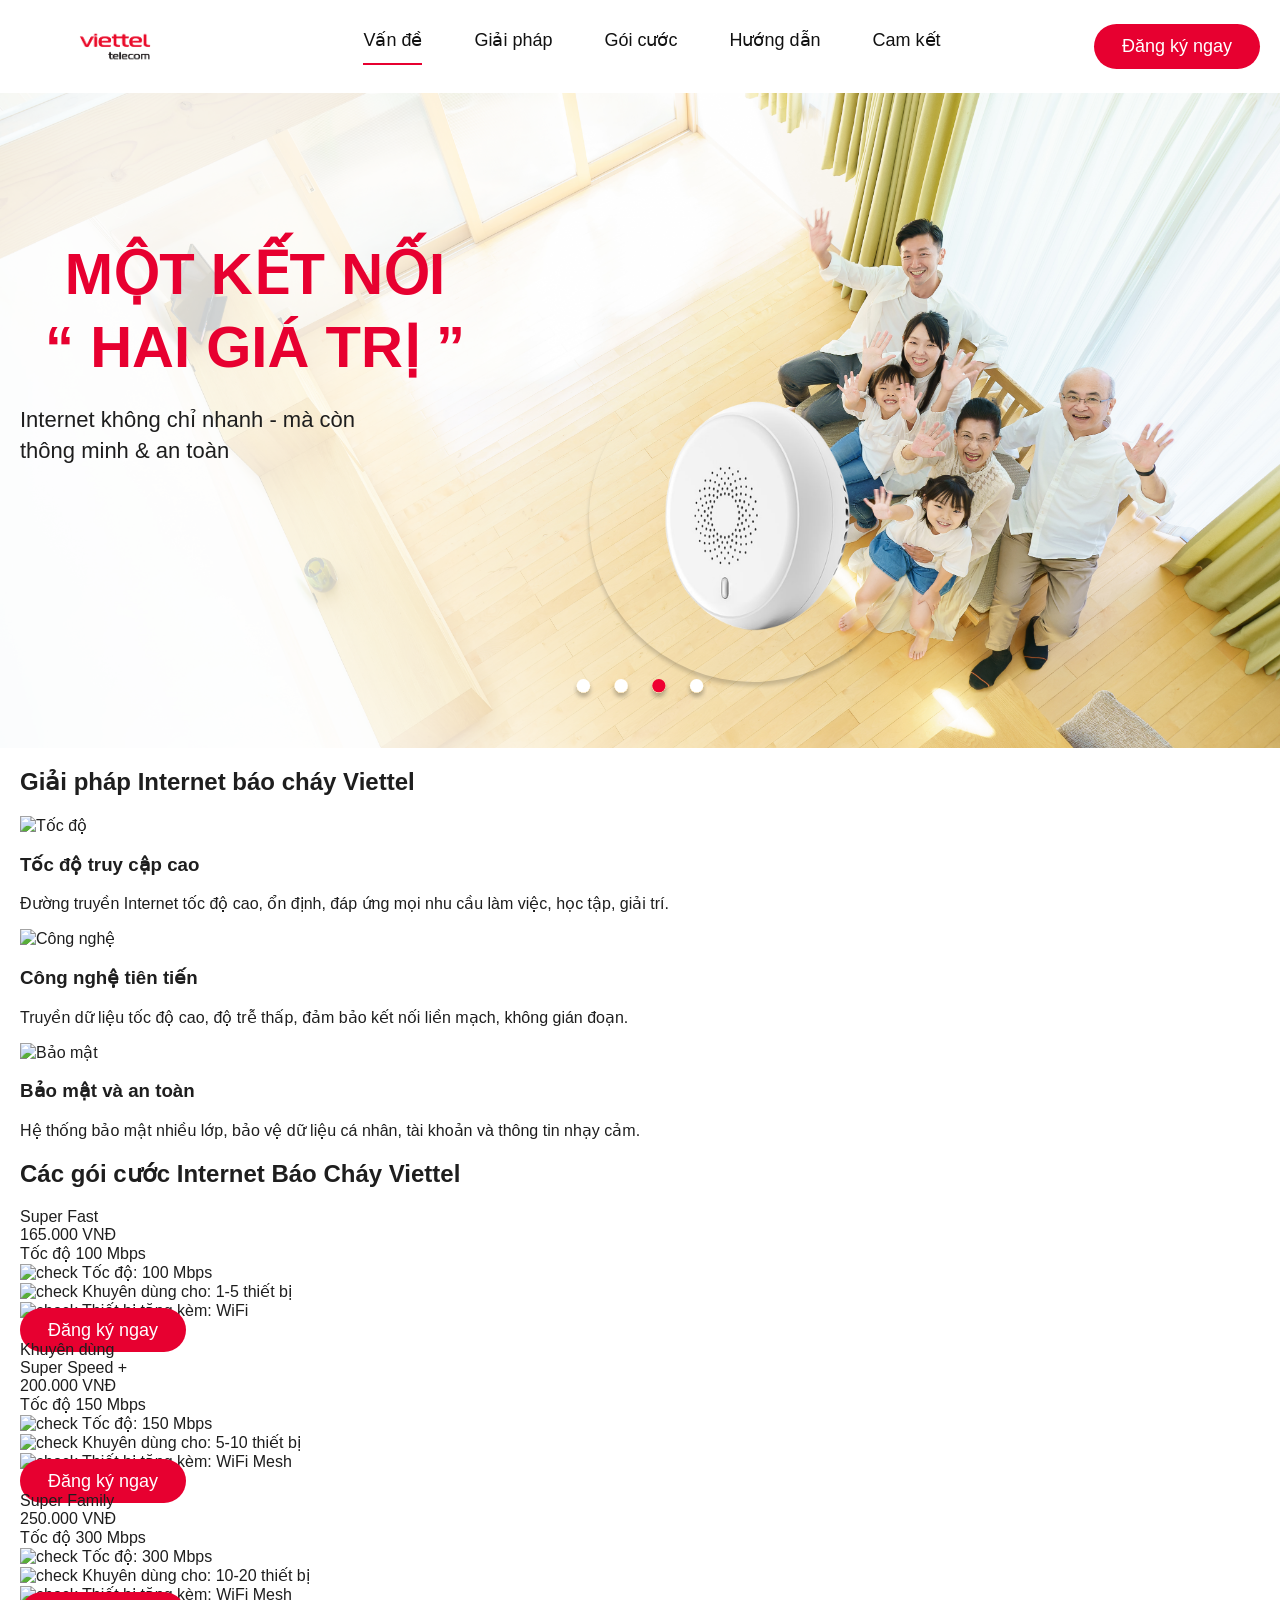
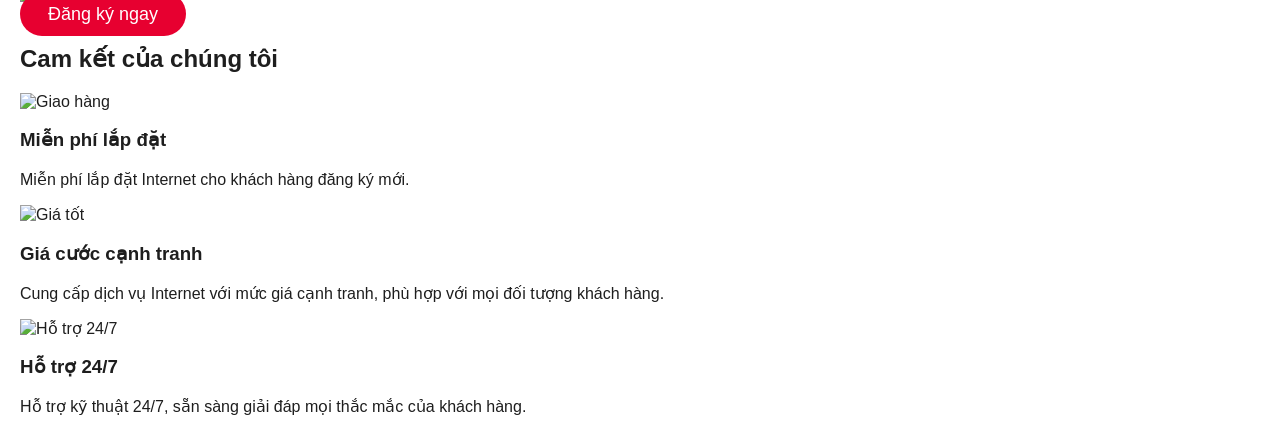
==== index.html @ 0638281c "update 20/10" ====
<!DOCTYPE html>
<html lang="vi">

<head>
  <meta charset="UTF-8">
  <meta name="viewport" content="width=device-width, initial-scale=1.0">
  <title>Internet Báo Cháy Viettel</title>
  <link rel="stylesheet" href="styles.css">
</head>

<body>

  <!-- PHẦN 1: HEADER -->
  <header class="header">
    <div class="container header-content">
      <a href="#" class="logo">
        <img src="assets/viettel/viettel-logo.png" alt="Viettel Telecom">
      </a>

      <nav class="menu">
        <a href="#van-de">Vấn đề</a>
        <a href="#giai-phap">Giải pháp</a>
        <a href="#goi-cuoc">Gói cước</a>
        <a href="#huong-dan">Hướng dẫn</a>
        <a href="#cam-ket">Cam kết</a>
      </nav>

      <a href="#dang-ky" class="register-button">Đăng ký ngay</a>
    </div>
  </header>

  <main>
    <!-- PHẦN 1: HERO BANNER -->
    <section class="hero">
      <div class="container hero-content">
        <div class="hero-text">
          <h1>
            <span>MỘT KẾT NỐI</span>
            “ HAI GIÁ TRỊ ”
          </h1>

          <p>Internet không chỉ nhanh - mà còn thông minh &amp; an toàn</p>
        </div>

        <img src="assets/viettel/smoke-detector.png" class="smoke-detector" alt="Thiết bị báo khói Viettel">

        <img src="assets/viettel/hero-dots.svg" class="hero-dots" alt="">
      </div>
    </section>

    <!-- PHẦN 2: GIẢI PHÁP -->
    <section class="solution">
      <div class="container">
        <h2 class="section-title">Giải pháp Internet báo cháy Viettel</h2>

        <div class="solution-cards">
          <div class="card">
            <div class="card-icon">
              <img src="assets/viettel/clock.svg" alt="Tốc độ">
            </div>
            <h3 class="card-title">Tốc độ truy cập cao</h3>
            <p class="card-desc">Đường truyền Internet tốc độ cao, ổn định, đáp ứng mọi nhu cầu làm việc, học tập, giải
              trí.</p>
          </div>

          <div class="card">
            <div class="card-icon">
              <img src="assets/viettel/wifi.svg" alt="Công nghệ">
            </div>
            <h3 class="card-title">Công nghệ tiên tiến</h3>
            <p class="card-desc">Truyền dữ liệu tốc độ cao, độ trễ thấp, đảm bảo kết nối liền mạch, không gián đoạn.</p>
          </div>

          <div class="card">
            <div class="card-icon">
              <img src="assets/viettel/shield-check.svg" alt="Bảo mật">
            </div>
            <h3 class="card-title">Bảo mật và an toàn</h3>
            <p class="card-desc">Hệ thống bảo mật nhiều lớp, bảo vệ dữ liệu cá nhân, tài khoản và thông tin nhạy cảm.
            </p>
          </div>
        </div>
      </div>
    </section>

    <!-- PHẦN 3: GÓI CƯỚC -->
    <section class="packages" id="goi-cuoc">
      <div class="container">
        <h2 class="section-title">Các gói cước Internet Báo Cháy Viettel</h2>

        <div class="package-cards">
          <!-- Gói 1 -->
          <div class="package-card">
            <div class="package-header">
              <div class="package-name">Super Fast</div>
              <div class="package-price">165.000 <span>VNĐ</span></div>
              <div class="package-speed">Tốc độ 100 Mbps</div>
            </div>

            <div class="package-features">
              <div class="feature">
                <img src="assets/viettel/check.svg" alt="check">
                <span>Tốc độ: 100 Mbps</span>
              </div>
              <div class="feature">
                <img src="assets/viettel/check.svg" alt="check">
                <span>Khuyên dùng cho: 1-5 thiết bị</span>
              </div>
              <div class="feature">
                <img src="assets/viettel/check.svg" alt="check">
                <span>Thiết bị tặng kèm: WiFi</span>
              </div>
            </div>

            <div class="package-footer">
              <a href="#" class="register-button">Đăng ký ngay</a>
            </div>
          </div>

          <!-- Gói 2 - Recommended -->
          <div class="package-card recommended">
            <div class="package-badge">Khuyên dùng</div>

            <div class="package-header">
              <div class="package-name">Super Speed +</div>
              <div class="package-price">200.000 <span>VNĐ</span></div>
              <div class="package-speed">Tốc độ 150 Mbps</div>
            </div>

            <div class="package-features">
              <div class="feature">
                <img src="assets/viettel/check.svg" alt="check">
                <span>Tốc độ: 150 Mbps</span>
              </div>
              <div class="feature">
                <img src="assets/viettel/check.svg" alt="check">
                <span>Khuyên dùng cho: 5-10 thiết bị</span>
              </div>
              <div class="feature">
                <img src="assets/viettel/check.svg" alt="check">
                <span>Thiết bị tặng kèm: WiFi Mesh</span>
              </div>
            </div>

            <div class="package-footer">
              <a href="#" class="register-button">Đăng ký ngay</a>
            </div>
          </div>

          <!-- Gói 3 -->
          <div class="package-card">
            <div class="package-header">
              <div class="package-name">Super Family</div>
              <div class="package-price">250.000 <span>VNĐ</span></div>
              <div class="package-speed">Tốc độ 300 Mbps</div>
            </div>

            <div class="package-features">
              <div class="feature">
                <img src="assets/viettel/check.svg" alt="check">
                <span>Tốc độ: 300 Mbps</span>
              </div>
              <div class="feature">
                <img src="assets/viettel/check.svg" alt="check">
                <span>Khuyên dùng cho: 10-20 thiết bị</span>
              </div>
              <div class="feature">
                <img src="assets/viettel/check.svg" alt="check">
                <span>Thiết bị tặng kèm: WiFi Mesh</span>
              </div>
            </div>

            <div class="package-footer">
              <a href="#" class="register-button">Đăng ký ngay</a>
            </div>
          </div>
        </div>
      </div>
    </section>

    <!-- PHẦN 4: CAM KẾT -->
    <section class="commitment">
      <div class="container">
        <h2 class="section-title">Cam kết của chúng tôi</h2>

        <div class="commitment-grid">
          <div class="commitment-item">
            <img src="assets/viettel/truck.svg" alt="Giao hàng">
            <div>
              <h3>Miễn phí lắp đặt</h3>
              <p>Miễn phí lắp đặt Internet cho khách hàng đăng ký mới.</p>
            </div>
          </div>

          <div class="commitment-item">
            <img src="assets/viettel/dollar-sign.svg" alt="Giá tốt">
            <div>
              <h3>Giá cước cạnh tranh</h3>
              <p>Cung cấp dịch vụ Internet với mức giá cạnh tranh, phù hợp với mọi đối tượng khách hàng.</p>
            </div>
          </div>

          <div class="commitment-item">
            <img src="assets/viettel/smile.svg" alt="Hỗ trợ 24/7">
            <div>
              <h3>Hỗ trợ 24/7</h3>
              <p>Hỗ trợ kỹ thuật 24/7, sẵn sàng giải đáp mọi thắc mắc của khách hàng.</p>
            </div>
          </div>
        </div>
      </div>
    </section>
  </main>

</body>

</html>
---- styles.css ----
/* CSS dùng chung */
* {
  box-sizing: border-box;
}

body {
  margin: 0;
  font-family: Arial, sans-serif;
  color: #1e1e1e;
}

.container {
  width: 100%;
  max-width: 1440px;
  margin: 0 auto;
  padding: 0 20px;
}

/* Header */
.header {
  height: 93px;
  background: white;
}

.header-content {
  height: 100%;
  display: flex;
  align-items: center;
  justify-content: space-between;
}

.logo img {
  display: block;
  width: 190px;
}

.menu {
  display: flex;
  gap: 52px;
}

.menu a {
  color: #111;
  font-size: 18px;
  text-decoration: none;
}

.menu a:first-child {
  padding-bottom: 12px;
  border-bottom: 2px solid #e70030;
}

.register-button {
  padding: 12px 28px;
  color: white;
  background: #e70030;
  border-radius: 25px;
  font-size: 18px;
  text-decoration: none;
}

/* Hero banner */
.hero {
  height: 655px;
  background-color: #f7f7f7;
  background-image: url("assets/viettel/hero-family.png");
  background-size: cover;
  background-position: center;
}

.hero-content {
  height: 100%;
  position: relative;
}

.hero-text {
  width: 470px;
  padding-top: 145px;
}

.hero-text h1 {
  margin: 0;
  color: #e70030;
  font-size: 58px;
  line-height: 1.25;
  text-align: center;
}

.hero-text h1 span {
  display: block;
}

.hero-text p {
  width: 340px;
  margin-top: 22px;
  font-size: 22px;
  line-height: 1.4;
}

.smoke-detector {
  width: 328px;
  height: 328px;
  position: absolute;
  left: 46%;
  bottom: 66px;
  object-fit: cover;
  border-radius: 50%;
  box-shadow: 0 4px 4px rgba(0, 0, 0, 0.18);
}

.hero-dots {
  width: 134px;
  position: absolute;
  left: 50%;
  bottom: 48px;
  transform: translateX(-50%);
}

/* Tablet */
@media (max-width: 1000px) {
  .menu {
    gap: 20px;
  }

  .menu a {
    font-size: 15px;
  }

  .hero-text {
    width: 390px;
  }

  .hero-text h1 {
    font-size: 46px;
  }

  .smoke-detector {
    width: 250px;
    height: 250px;
  }
}

/* Mobile */
@media (max-width: 700px) {
  .header {
    height: auto;
    padding: 12px 0;
  }

  .header-content {
    flex-wrap: wrap;
    gap: 12px;
  }

  .logo img {
    width: 135px;
  }

  .menu {
    width: 100%;
    order: 3;
    gap: 15px;
    overflow-x: auto;
    white-space: nowrap;
  }

  .register-button {
    padding: 9px 16px;
    font-size: 14px;
  }

  .hero {
    height: 620px;
    background-position: 62% center;
  }

  .hero-text {
    width: 100%;
    padding-top: 55px;
  }

  .hero-text h1 {
    width: 280px;
    font-size: 38px;
    text-align: left;
  }

  .hero-text p {
    width: 260px;
    font-size: 18px;
  }

  .smoke-detector {
    width: 210px;
    height: 210px;
    left: 20px;
    bottom: 75px;
  }
}
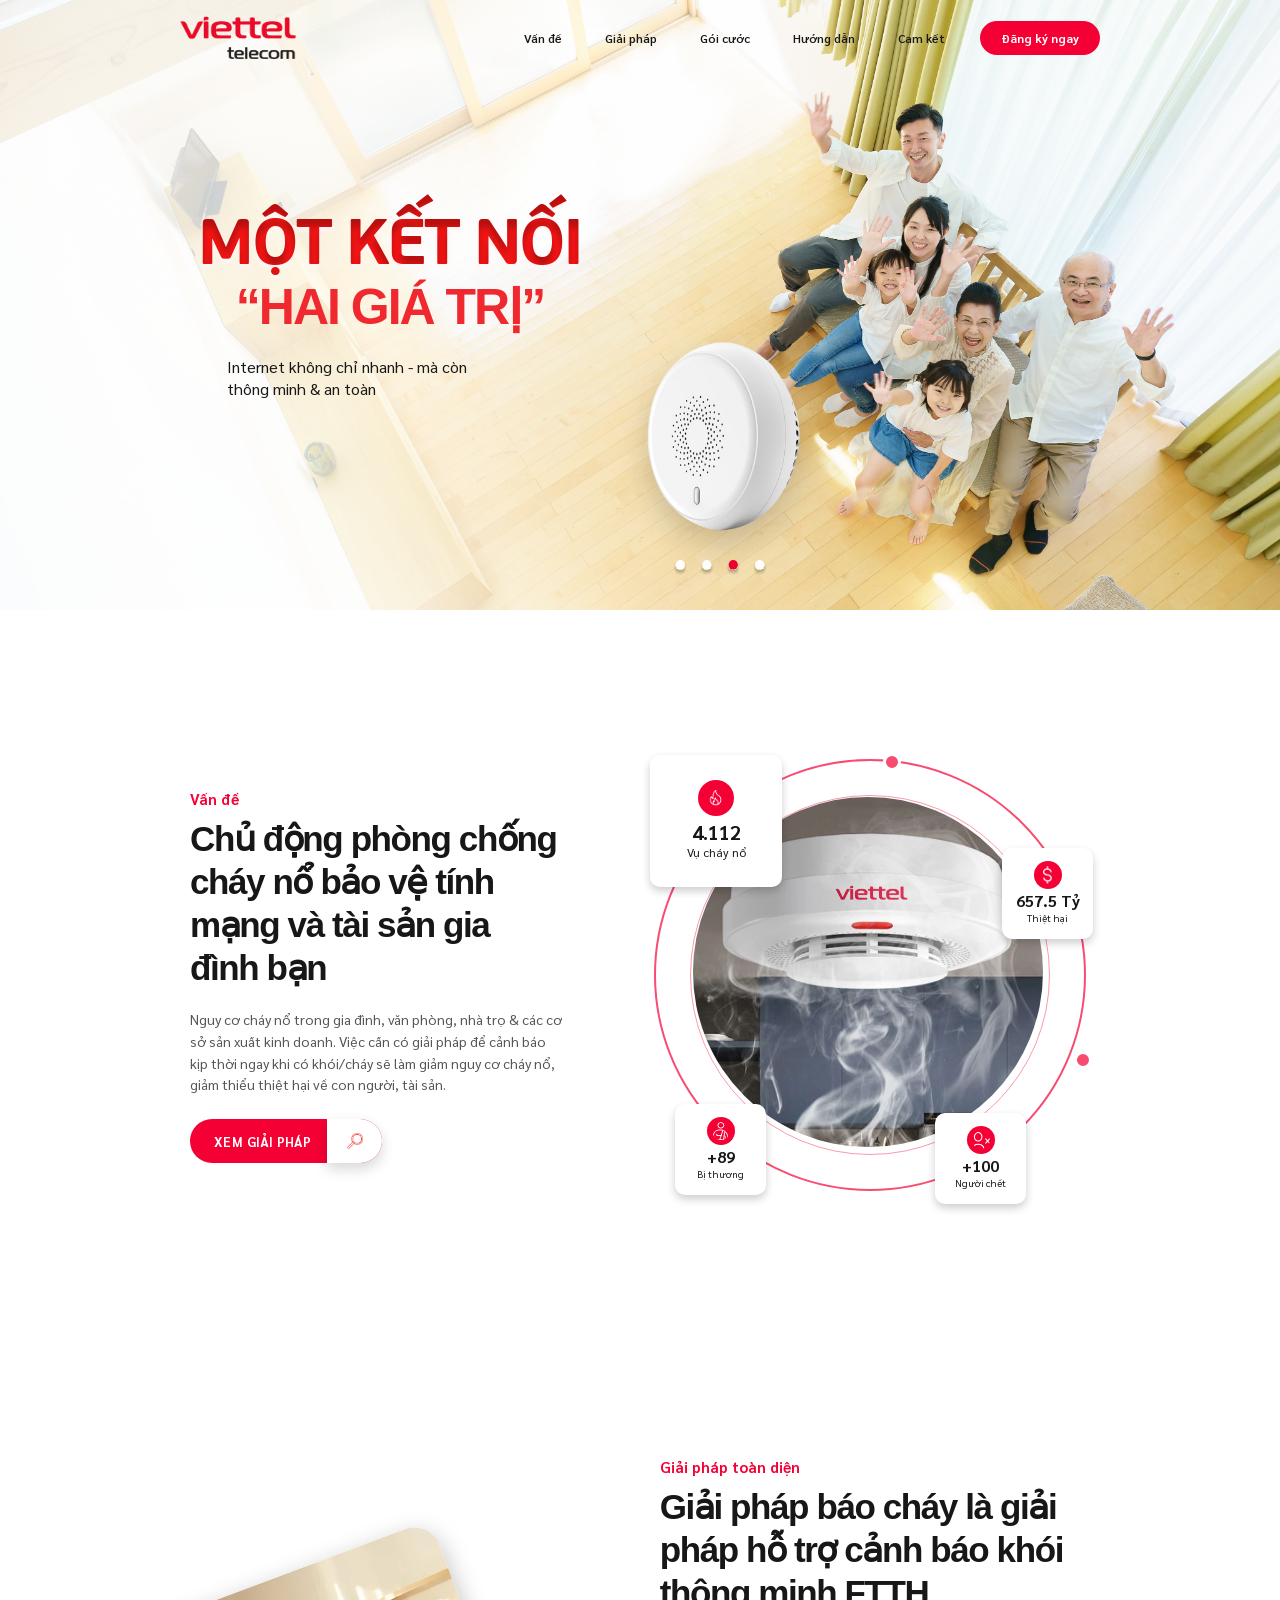
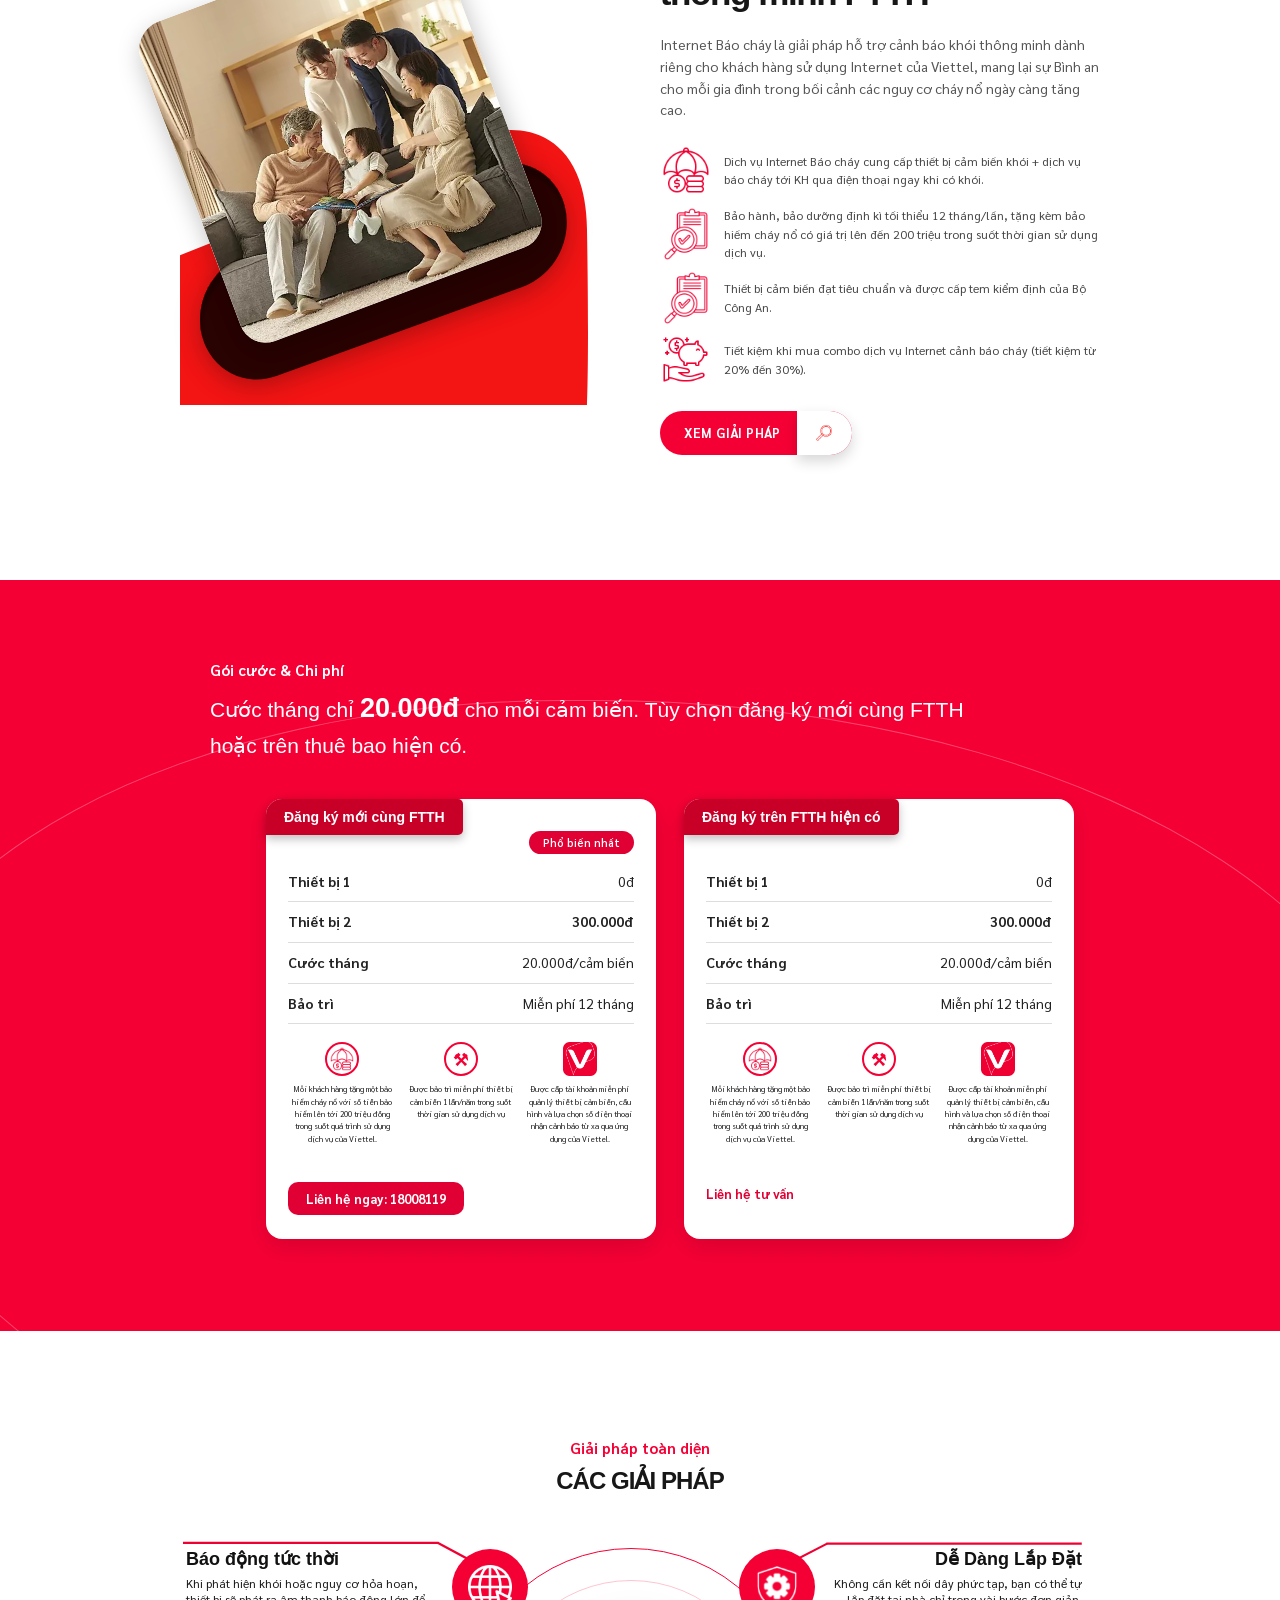
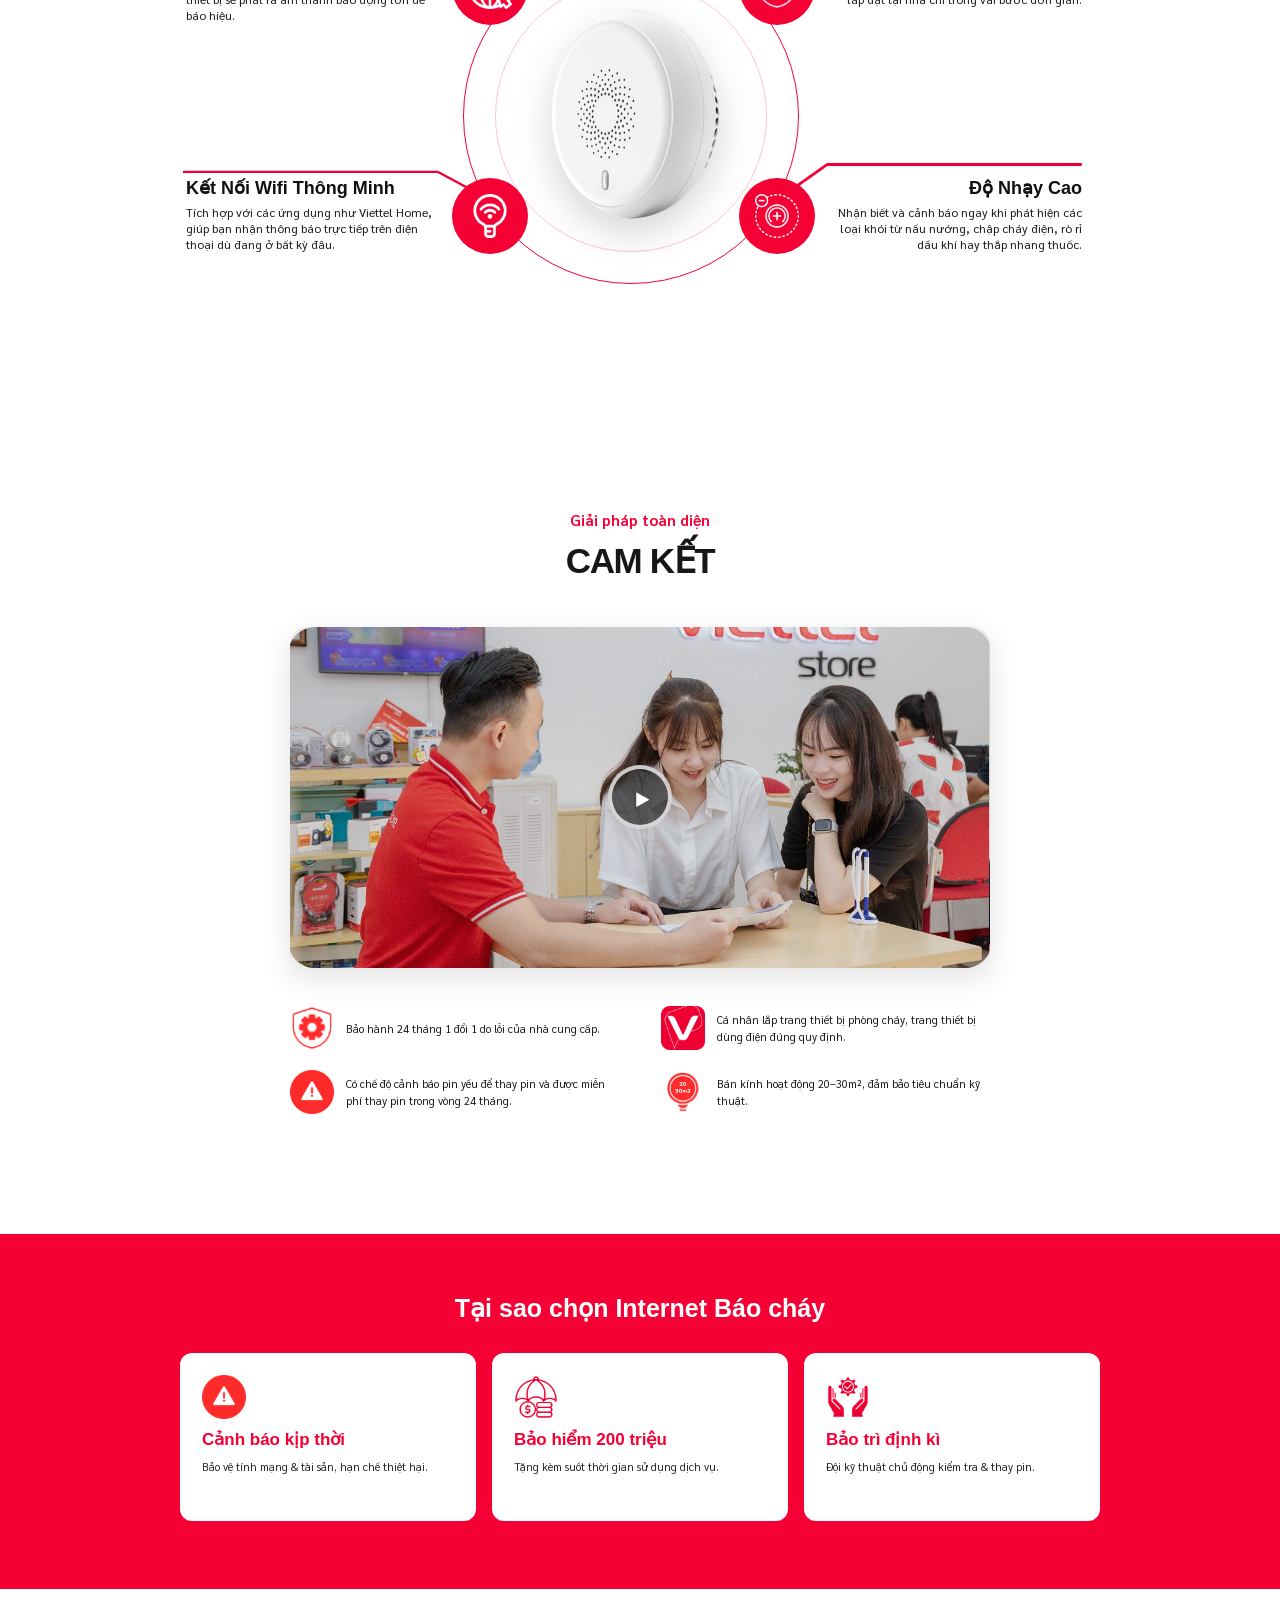
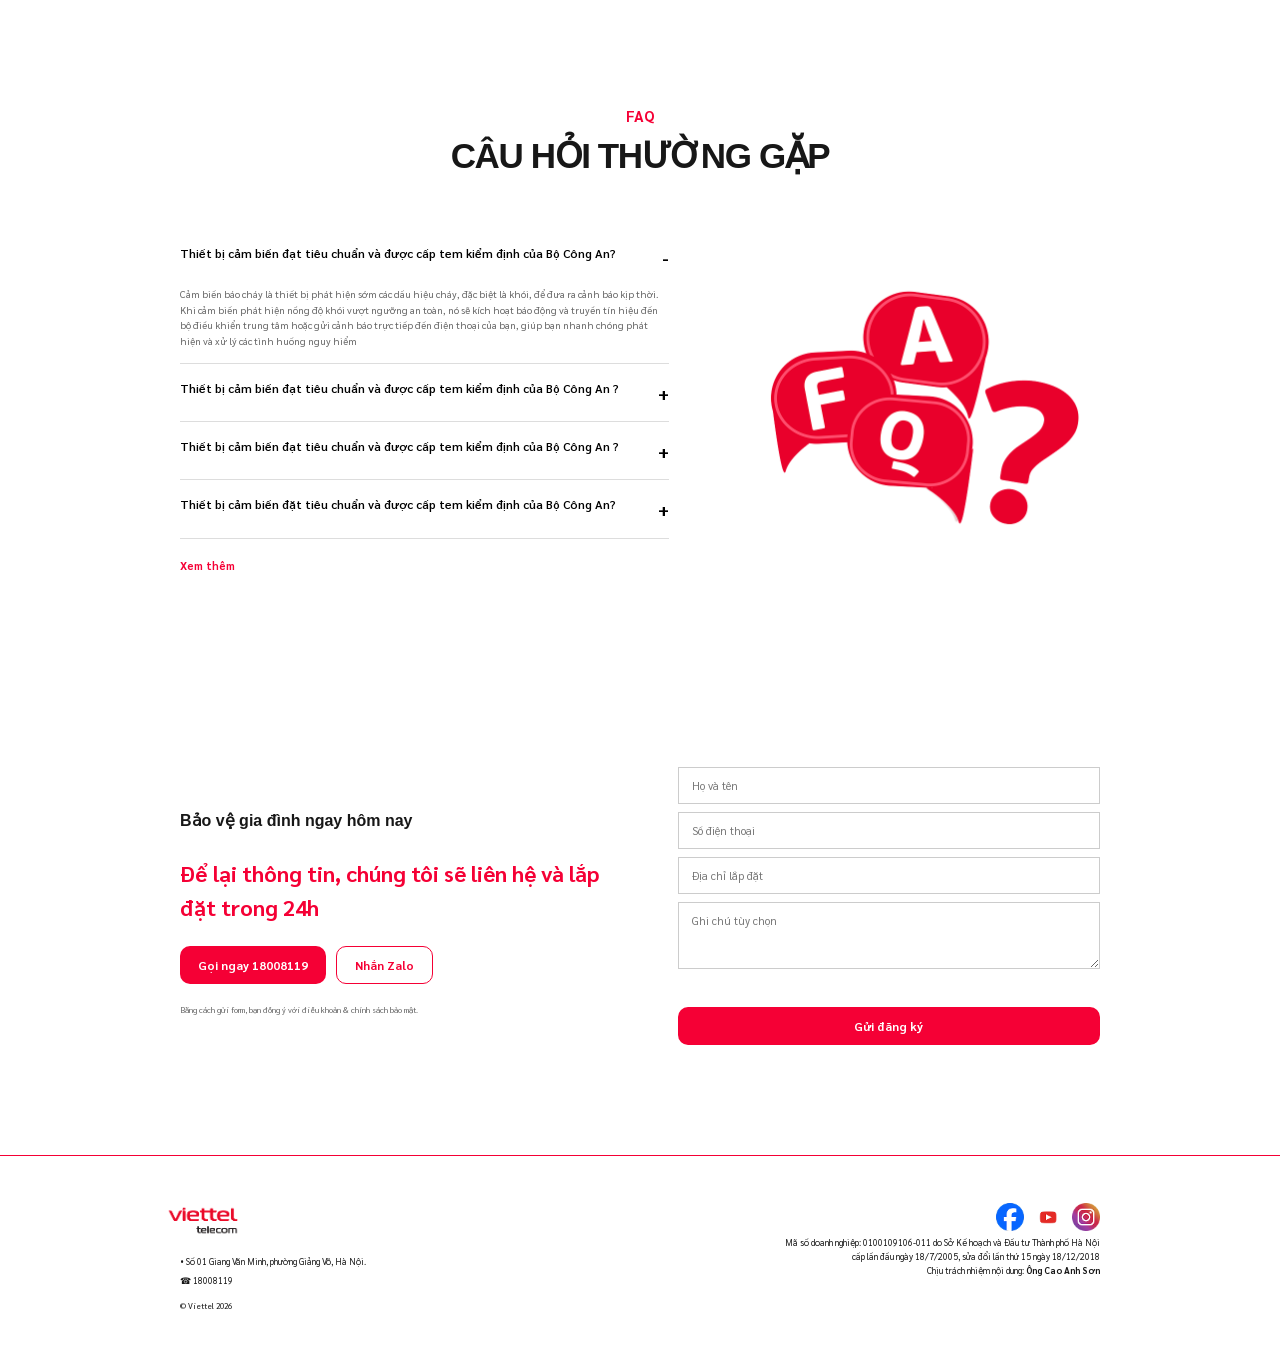
==== commit 161edd91: "update" ====
--- a/index.html
+++ b/index.html
@@ -1,217 +1,424 @@
-<!DOCTYPE html>
+<!doctype html>
 <html lang="vi">
 
 <head>
-  <meta charset="UTF-8">
-  <meta name="viewport" content="width=device-width, initial-scale=1.0">
-  <title>Internet Báo Cháy Viettel</title>
+  <meta charset="utf-8">
+  <meta name="viewport" content="width=device-width, initial-scale=1">
+  <meta name="description"
+    content="Internet Báo cháy Viettel - một kết nối, hai giá trị: Internet tốc độ cao và cảnh báo cháy thông minh.">
+  <title>Internet Báo cháy Viettel</title>
+  <link rel="preconnect" href="https://fonts.googleapis.com">
+  <link rel="preconnect" href="https://fonts.gstatic.com" crossorigin>
+  <link href="https://fonts.googleapis.com/css2?family=Sarabun:wght@400;500;600;700;800&display=swap" rel="stylesheet">
   <link rel="stylesheet" href="styles.css">
+  <script src="script.js" defer></script>
 </head>
 
 <body>
-
-  <!-- PHẦN 1: HEADER -->
-  <header class="header">
-    <div class="container header-content">
-      <a href="#" class="logo">
+  <header class="site-header" id="top">
+    <div class="container header-inner">
+      <a class="brand" href="#top" aria-label="Viettel Telecom - Trang chủ">
         <img src="assets/viettel/viettel-logo.png" alt="Viettel Telecom">
       </a>
-
-      <nav class="menu">
+      <button class="nav-toggle" type="button" aria-expanded="false" aria-controls="main-nav" aria-label="Mở menu">
+        <span></span><span></span><span></span>
+      </button>
+      <nav class="main-nav" id="main-nav" aria-label="Điều hướng chính">
         <a href="#van-de">Vấn đề</a>
         <a href="#giai-phap">Giải pháp</a>
         <a href="#goi-cuoc">Gói cước</a>
         <a href="#huong-dan">Hướng dẫn</a>
         <a href="#cam-ket">Cam kết</a>
       </nav>
-
-      <a href="#dang-ky" class="register-button">Đăng ký ngay</a>
+      <a class="button button-small header-cta" href="#dang-ky">Đăng ký ngay</a>
     </div>
   </header>
 
+  <!-- Hero -->
   <main>
-    <!-- PHẦN 1: HERO BANNER -->
-    <section class="hero">
-      <div class="container hero-content">
-        <div class="hero-text">
-          <h1>
-            <span>MỘT KẾT NỐI</span>
-            “ HAI GIÁ TRỊ ”
-          </h1>
-
-          <p>Internet không chỉ nhanh - mà còn thông minh &amp; an toàn</p>
-        </div>
-
-        <img src="assets/viettel/smoke-detector.png" class="smoke-detector" alt="Thiết bị báo khói Viettel">
-
-        <img src="assets/viettel/hero-dots.svg" class="hero-dots" alt="">
-      </div>
-    </section>
-
-    <!-- PHẦN 2: GIẢI PHÁP -->
-    <section class="solution">
+    <section class="hero" aria-labelledby="hero-title">
+      <svg class="hero-title-filter" width="0" height="0" aria-hidden="true" focusable="false">
+        <defs>
+          <filter id="hero-title-depth" x="-20%" y="-30%" width="140%" height="170%"
+            color-interpolation-filters="sRGB">
+            <!-- Figma drop shadow: 0 4px 4px #FFF5F5 -->
+            <feGaussianBlur in="SourceAlpha" stdDeviation="2" result="drop-blur" />
+            <feOffset in="drop-blur" dx="0" dy="4" result="drop-offset" />
+            <feFlood flood-color="#FFF5F5" result="drop-color" />
+            <feComposite in="drop-color" in2="drop-offset" operator="in" result="drop-shadow" />
+
+            <!-- Figma inner shadow: 0 8px 6px rgba(0, 0, 0, .25) -->
+            <feGaussianBlur in="SourceAlpha" stdDeviation="3" result="inner-blur" />
+            <feOffset in="inner-blur" dx="0" dy="8" result="inner-offset" />
+            <feComposite in="SourceAlpha" in2="inner-offset" operator="out" result="inner-mask" />
+            <feFlood flood-color="#000000" flood-opacity="0.25" result="inner-color" />
+            <feComposite in="inner-color" in2="inner-mask" operator="in" result="inner-shadow" />
+
+            <feMerge>
+              <feMergeNode in="drop-shadow" />
+              <feMergeNode in="SourceGraphic" />
+              <feMergeNode in="inner-shadow" />
+            </feMerge>
+          </filter>
+        </defs>
+      </svg>
+      <div class="container hero-inner">
+        <div class="hero-copy">
+          <h1 id="hero-title"><span class="hero-title-main">Một kết nối</span><br><span>“Hai giá trị”</span></h1>
+          <p>Internet không chỉ nhanh - mà còn<br>thông minh &amp; an toàn</p>
+        </div>
+        <div class="hero-device" aria-hidden="true">
+          <img src="assets/viettel/smoke-detector.png" alt="">
+          <img class="hero-dots" src="assets/viettel/hero-dots.svg" alt="">
+        </div>
+      </div>
+    </section>
+
+    <!-- Vấn đề -->
+    <section class="section problem" id="van-de" aria-labelledby="problem-title">
+      <div class="container two-columns problem-layout">
+        <div class="section-copy">
+          <p class="eyebrow">Vấn đề</p>
+          <h2 id="problem-title">Chủ động phòng chống cháy nổ bảo vệ tính mạng và tài sản gia đình bạn</h2>
+          <p>Nguy cơ cháy nổ trong gia đình, văn phòng, nhà trọ &amp; các cơ sở sản xuất kinh doanh. Việc cần có giải
+            pháp để cảnh báo kịp thời ngay khi có khói/cháy sẽ làm giảm nguy cơ cháy nổ, giảm thiểu thiệt hại về con
+            người, tài sản.</p>
+          <a class="button button-icon" href="#giai-phap">Xem giải pháp
+            <span aria-hidden="true" class="button-icon-svg">
+              <img src="assets/viettel/find.png" alt="Tìm hiểu">
+            </span>
+          </a>
+        </div>
+        <div class="problem-visual">
+          <div class="orbit" aria-hidden="true"></div>
+          <div class="orbit" aria-hidden="true"></div>
+
+          <img class="problem-photo" src="assets/viettel/problem-fire.png"
+            alt="Thiết bị cảnh báo khói Viettel đang phát hiện khói">
+          <article class="stat stat-fire">
+            <div class="stat-icon">
+              <img src="assets/viettel/fire.png" alt="Biểu tượng đám cháy">
+            </div>
+            <strong>4.112</strong><span>
+              Vụ
+              cháy nổ</span>
+          </article>
+          <article class="stat stat-damage"><img src="assets/viettel/Vector.png" alt=""><strong>657.5 Tỷ</strong><span>Thiệt hại</span>
+          </article>
+          <article class="stat stat-injury"><img src="assets/viettel/injury-icon.svg"
+              alt=""><strong>+89</strong><span>Bị
+              thương</span></article>
+          <article class="stat stat-death"><img src="assets/viettel/death-icon.svg"
+              alt=""><strong>+100</strong><span>Người chết</span></article>
+        </div>
+      </div>
+    </section>
+
+    <!-- giải pháp -->
+    <section class="section solution-intro" id="giai-phap" aria-labelledby="solution-title">
+      <div class="container two-columns solution-layout">
+        <div class="family-art" aria-hidden="true">
+          <img class="family-art-red" src="assets/viettel/Vector 1.svg" alt="">
+          <img class="family-art-pill" src="assets/viettel/Rectangle 23.svg" alt="">
+          <div class="family-card">
+            <img class="family-photo" src="assets/viettel/solution-family-original.png"
+              alt="Gia đình bình an cùng giải pháp Viettel">
+          </div>
+        </div>
+        <div class="section-copy solution-copy">
+          <p class="eyebrow">Giải pháp toàn diện</p>
+          <h2 id="solution-title">Giải pháp báo cháy là giải pháp hỗ trợ cảnh báo khói thông minh FTTH</h2>
+          <p>Internet Báo cháy là giải pháp hỗ trợ cảnh báo khói thông minh dành riêng cho khách
+            hàng sử dụng Internet của Viettel, mang lại sự Bình an cho mỗi gia đình trong bối cảnh
+            các nguy cơ cháy nổ ngày càng tăng cao.</p>
+          <ul class="benefit-list">
+            <li><span class="benefit-icon" aria-hidden="true"><img
+                  src="assets/viettel/icon-cac-giai-phap-toan-dien/Mask group (1).svg" alt=""></span>
+              <p>Dich vụ Internet Báo cháy cung cấp thiết bị cảm biến khói + dịch vụ báo cháy tới KH qua điện thoại ngay
+                khi có khói.</p>
+            </li>
+            <li><span class="benefit-icon" aria-hidden="true"><img
+                  src="assets/viettel/icon-cac-giai-phap-toan-dien/Mask group (2).svg" alt=""></span>
+              <p>Bảo hành, bảo dưỡng định kì tối thiểu 12 tháng/lần, tặng kèm bảo hiếm cháy nổ có giá trị lên đến 200
+                triệu trong suốt thời gian sử dụng dịch vụ.</p>
+            </li>
+            <li><span class="benefit-icon" aria-hidden="true"><img
+                  src="assets/viettel/icon-cac-giai-phap-toan-dien/Mask group (3).svg" alt=""></span>
+              <p>Thiết bị cảm biến đạt tiêu chuẩn và được cấp tem kiểm định của Bộ Công An.</p>
+            </li>
+            <li><span class="benefit-icon" aria-hidden="true"><img
+                  src="assets/viettel/icon-cac-giai-phap-toan-dien/Mask group (4).svg" alt=""></span>
+              <p>Tiết kiệm khi mua combo dịch vụ Internet cảnh báo cháy (tiết kiệm từ 20% đến 30%).</p>
+            </li>
+          </ul>
+          <a class="button button-icon" href="#goi-cuoc">
+            Xem giải pháp
+            <span class="button-icon-svg">
+              <img src="assets/viettel/find.png" alt="Tìm hiểu">
+            </span>
+          </a>
+        </div>
+      </div>
+    </section>
+
+    <section class="pricing section-red" id="goi-cuoc" aria-labelledby="pricing-title">
+      <div class="decor-line" aria-hidden="true"></div>
+      <div class="container pricing-inner">
+        <p class="eyebrow eyebrow-light">Gói cước &amp; Chi phí</p>
+        <h2 id="pricing-title">Cước tháng chỉ <strong>20.000đ</strong> cho mỗi cảm biến. Tùy chọn đăng ký mới cùng FTTH
+          hoặc trên thuê bao hiện có.</h2>
+        <div class="pricing-grid">
+          <article class="price-card">
+            <div class="price-card-head">
+              <h3>Đăng ký mới cùng FTTH</h3>
+              <span>Phổ biến nhất</span>
+            </div>
+            <dl>
+              <div>
+                <dt><b>Thiết bị 1</b></dt>
+                <dd>0đ</dd>
+              </div>
+              <div>
+                <dt><b>Thiết bị 2</b></dt>
+                <dd><b>300.000đ</b></dd>
+              </div>
+              <div>
+                <dt><b>Cước tháng</b></dt>
+                <dd>20.000đ/cảm biến</dd>
+              </div>
+              <div>
+                <dt><b>Bảo trì</b></dt>
+                <dd>Miễn phí 12 tháng</dd>
+              </div>
+            </dl>
+            <div class="price-benefits">
+              <p><b><img src="assets/viettel/icon-cac-giai-phap-toan-dien/Mask group (1).svg" alt=""></b>Mỗi khách hàng tặng một bảo hiểm cháy nổ với số tiền bảo hiểm lên tới 200 triệu đồng trong suốt
+                quá trình sử dụng dịch vụ của Viettel.</p>
+              <p><b>⚒</b>Được bảo trì miễn phí thiết bị cảm biến 1 lần/năm trong suốt thời gian sử dụng dịch vụ</p>
+              <p><b class="price-logo"><img src="assets/viettel/icon-cam-ket/image 15.svg" alt=""></b>Được cấp tài khoản miễn phí quản lý thiết bị cảm biến, cấu hình và lựa chọn số điện thoại nhận
+                cảnh báo từ xa qua ứng dụng của Viettel.</p>
+            </div>
+            <a class="button" href="#dang-ky">Liên hệ ngay: 18008119</a>
+          </article>
+          <article class="price-card">
+            <div class="price-card-head">
+              <h3>Đăng ký trên FTTH hiện có</h3>
+            </div>
+            <dl>
+              <div>
+                <dt><b>Thiết bị 1</b></dt>
+                <dd>0đ</dd>
+              </div>
+              <div>
+                <dt><b>Thiết bị 2</b></dt>
+                <dd><b>300.000đ</b></dd>
+              </div>
+              <div>
+                <dt><b>Cước tháng</b></dt>
+                <dd>20.000đ/cảm biến</dd>
+              </div>
+              <div>
+                <dt><b>Bảo trì</b></dt>
+                <dd>Miễn phí 12 tháng</dd>
+              </div>
+            </dl>
+            <div class="price-benefits">
+              <p><b><img src="assets/viettel/icon-cac-giai-phap-toan-dien/Mask group (1).svg" alt=""></b>Mỗi khách hàng tặng một bảo hiểm cháy nổ với số tiền bảo hiểm lên tới 200 triệu đồng trong suốt
+                quá trình sử dụng dịch vụ của Viettel.</p>
+              <p><b>⚒</b>Được bảo trì miễn phí thiết bị cảm biến 1 lần/năm trong suốt thời gian sử dụng dịch vụ</p>
+              <p><b class="price-logo"><img src="assets/viettel/icon-cam-ket/image 15.svg" alt=""></b>Được cấp tài khoản miễn phí quản lý thiết bị cảm biến, cấu hình và lựa chọn số điện thoại nhận
+                cảnh báo từ xa qua ứng dụng của Viettel.</p>
+            </div>
+            <a class="text-link" href="#dang-ky">Liên hệ tư vấn</a>
+          </article>
+        </div>
+      </div>
+    </section>
+
+    <section class="section features" id="huong-dan" aria-labelledby="features-title">
       <div class="container">
-        <h2 class="section-title">Giải pháp Internet báo cháy Viettel</h2>
-
-        <div class="solution-cards">
-          <div class="card">
-            <div class="card-icon">
-              <img src="assets/viettel/clock.svg" alt="Tốc độ">
-            </div>
-            <h3 class="card-title">Tốc độ truy cập cao</h3>
-            <p class="card-desc">Đường truyền Internet tốc độ cao, ổn định, đáp ứng mọi nhu cầu làm việc, học tập, giải
-              trí.</p>
+        <header class="section-heading center">
+          <p class="eyebrow">Giải pháp toàn diện</p>
+          <h2 id="features-title">Các giải pháp</h2>
+        </header>
+        <div class="feature-map">
+          <!-- 4 đường light kết nối -->
+          <img class="feature-line line-tl" src="assets/viettel/light/Group 3.svg" alt="" aria-hidden="true">
+          <img class="feature-line line-tr" src="assets/viettel/light/Group 6.svg" alt="" aria-hidden="true">
+          <img class="feature-line line-bl" src="assets/viettel/light/Group 5.svg" alt="" aria-hidden="true">
+          <img class="feature-line line-br" src="assets/viettel/light/Group 4.png" alt="" aria-hidden="true">
+
+          <img class="detector-img" src="assets/viettel/smoke-detector.png" alt="Thiết bị cảm biến khói Viettel">
+          <article class="feature feature-a"><span class="feature-icon" aria-hidden="true">
+              <img src="assets/viettel/icon-giai-phap/Mask group.svg" alt="Báo động tức thời">
+            </span>
+            <div>
+              <h3>Báo động tức thời</h3>
+              <p>Khi phát hiện khói hoặc nguy cơ hỏa hoạn, thiết bị sẽ phát ra âm thanh báo động lớn để báo hiệu.</p>
+            </div>
+          </article>
+          <article class="feature feature-b"><span class="feature-icon" aria-hidden="true">
+              <img src="assets/viettel/icon-giai-phap/Mask group (1).svg" alt="Dễ Dàng Lắp Đặt">
+            </span>
+            <div>
+              <h3>Dễ Dàng Lắp Đặt</h3>
+              <p>Không cần kết nối dây phức tạp, bạn có thể tự lắp đặt tại nhà chỉ trong vài bước đơn giản.</p>
+            </div>
+          </article>
+          <article class="feature feature-c"><span class="feature-icon" aria-hidden="true">
+              <img src="assets/viettel/icon-giai-phap/Mask group (2).svg" alt="Kết Nối Wifi Thông Minh">
+            </span>
+            <div>
+              <h3>Kết Nối Wifi Thông Minh</h3>
+              <p>Tích hợp với các ứng dụng như Viettel Home, giúp bạn nhận thông báo trực tiếp trên điện thoại dù đang ở
+                bất kỳ đâu.</p>
+            </div>
+          </article>
+          <article class="feature feature-d"><span class="feature-icon" aria-hidden="true">
+              <img src="assets/viettel/icon-giai-phap/Mask group (3).svg" alt="Độ Nhạy Cao">
+            </span>
+            <div>
+              <h3>Độ Nhạy Cao</h3>
+              <p>Nhận biết và cảnh báo ngay khi phát hiện các loại khói từ nấu nướng, chập cháy điện, rò rỉ dầu khí hay
+                thắp nhang thuốc.</p>
+            </div>
+          </article>
+        </div>
+      </div>
+    </section>
+
+    <section class="section commitment" id="cam-ket" aria-labelledby="commitment-title">
+      <div class="container">
+        <header class="section-heading center">
+          <p class="eyebrow">Giải pháp toàn diện</p>
+          <h2 id="commitment-title">Cam kết</h2>
+        </header>
+        <div class="video-cover" role="img" aria-label="Ảnh đại diện video giới thiệu dịch vụ">
+          <span class="play">▶</span>
+        </div>
+        <div class="commitment-grid">
+          <p><img class="commitment-icon" src="assets/viettel/icon-cam-ket/Mask group.svg" alt="Bảo hành"><span>Bảo hành
+              24 tháng 1 đổi 1 do lỗi của nhà cung cấp.</span></p>
+          <p><img class="commitment-icon" src="assets/viettel/icon-cam-ket/image 15.svg" alt="Quy định"><span>Cá nhân
+              lắp trang thiết bị phòng cháy, trang thiết bị dùng điện đúng quy định.</span></p>
+          <p><img class="commitment-icon" src="assets/viettel/icon-cam-ket/image.svg" alt="Cảnh báo pin"><span>Có chế độ
+              cảnh báo pin yếu để thay pin và được miễn phí thay pin trong vòng 24 tháng.</span></p>
+          <p><img class="commitment-icon" src="assets/viettel/icon-cam-ket/Group 7.svg"
+              alt="Bán kính hoạt động"><span>Bán kính hoạt động 20–30m², đảm bảo tiêu chuẩn kỹ thuật.</span></p>
+        </div>
+      </div>
+    </section>
+
+    <section class="advantages section-red" aria-labelledby="advantages-title">
+      <div class="container">
+        <h2 id="advantages-title">Tại sao chọn Internet Báo cháy</h2>
+        <div class="advantages-grid">
+          <article>
+            <img class="advantage-icon" src="assets/viettel/icon-cam-ket/Mask group1.svg" alt="Cảnh báo kịp thời">
+            <h3>Cảnh báo kịp thời</h3>
+            <p>Bảo vệ tính mạng &amp; tài sản, hạn chế thiệt hại.</p>
+          </article>
+          <article>
+            <img class="advantage-icon" src="assets/viettel/icon-cam-ket/Mask group (1).svg" alt="Bảo hiểm 200 triệu">
+            <h3>Bảo hiểm 200 triệu</h3>
+            <p>Tặng kèm suốt thời gian sử dụng dịch vụ.</p>
+          </article>
+          <article>
+            <img class="advantage-icon" src="assets/viettel/icon-cam-ket/Mask group (2).svg" alt="Bảo trì định kì">
+            <h3>Bảo trì định kì</h3>
+            <p>Đội kỹ thuật chủ động kiểm tra &amp; thay pin.</p>
+          </article>
+        </div>
+      </div>
+    </section>
+
+    <section class="section faq" aria-labelledby="faq-title">
+      <div class="container">
+        <header class="section-heading center">
+          <p class="eyebrow">FAQ</p>
+          <h2 id="faq-title">Câu hỏi thường gặp</h2>
+        </header>
+        <div class="faq-layout">
+          <div class="faq-list">
+            <article class="faq-item is-open"><button type="button" aria-expanded="true"><span>Thiết bị cảm biến đạt
+                  tiêu chuẩn và được cấp tem kiểm định của Bộ Công An?</span><b>-</b></button>
+              <div class="faq-answer">
+                <p>Cảm biến báo cháy là thiết bị phát hiện sớm các dấu hiệu cháy, đặc biệt là khói, để đưa ra cảnh báo
+                  kịp thời. Khi cảm biến phát hiện nồng độ khói vượt ngưỡng an toàn, nó sẽ kích hoạt báo động và truyền
+                  tín hiệu đến bộ điều khiển trung tâm hoặc gửi cảnh báo trực tiếp đến điện thoại của bạn, giúp bạn
+                  nhanh chóng phát hiện và xử lý các tình huống nguy hiểm</p>
+              </div>
+            </article>
+            <article class="faq-item"><button type="button" aria-expanded="false"><span>Thiết bị cảm biến đạt tiêu chuẩn
+                  và được cấp tem kiểm định của Bộ Công An ?</span><b>+</b></button>
+              <div class="faq-answer">
+                <p>Thiết bị được bảo hành 24 tháng theo chính sách của nhà cung cấp.</p>
+              </div>
+            </article>
+            <article class="faq-item"><button type="button" aria-expanded="false"><span>Thiết bị cảm biến đạt tiêu chuẩn
+                  và được cấp tem kiểm định của Bộ Công An ?</span><b>+</b></button>
+              <div class="faq-answer">
+                <p>Thiết bị cảm biến đạt tiêu chuẩn và được cấp tem kiểm định của Bộ Công An ?</p>
+              </div>
+            </article>
+            <article class="faq-item"><button type="button" aria-expanded="false"><span>Thiết bị cảm biến đặt tiêu chuẩn
+                  và được cấp tem kiểm định của Bộ Công An?</span><b>+</b></button>
+              <div class="faq-answer">
+                <p>Nhân viên tư vấn sẽ cung cấp đầy đủ giấy tờ liên quan khi lắp đặt.</p>
+              </div>
+            </article>
+            <a class="text-link" href="#dang-ky">Xem thêm</a>
           </div>
-
-          <div class="card">
-            <div class="card-icon">
-              <img src="assets/viettel/wifi.svg" alt="Công nghệ">
-            </div>
-            <h3 class="card-title">Công nghệ tiên tiến</h3>
-            <p class="card-desc">Truyền dữ liệu tốc độ cao, độ trễ thấp, đảm bảo kết nối liền mạch, không gián đoạn.</p>
+          <div class="faq-art" aria-hidden="true">
+            <img src="assets/viettel/icon_Q&A/Group 1261153578.png" alt="FAQ">
           </div>
-
-          <div class="card">
-            <div class="card-icon">
-              <img src="assets/viettel/shield-check.svg" alt="Bảo mật">
-            </div>
-            <h3 class="card-title">Bảo mật và an toàn</h3>
-            <p class="card-desc">Hệ thống bảo mật nhiều lớp, bảo vệ dữ liệu cá nhân, tài khoản và thông tin nhạy cảm.
-            </p>
-          </div>
-        </div>
-      </div>
-    </section>
-
-    <!-- PHẦN 3: GÓI CƯỚC -->
-    <section class="packages" id="goi-cuoc">
-      <div class="container">
-        <h2 class="section-title">Các gói cước Internet Báo Cháy Viettel</h2>
-
-        <div class="package-cards">
-          <!-- Gói 1 -->
-          <div class="package-card">
-            <div class="package-header">
-              <div class="package-name">Super Fast</div>
-              <div class="package-price">165.000 <span>VNĐ</span></div>
-              <div class="package-speed">Tốc độ 100 Mbps</div>
-            </div>
-
-            <div class="package-features">
-              <div class="feature">
-                <img src="assets/viettel/check.svg" alt="check">
-                <span>Tốc độ: 100 Mbps</span>
-              </div>
-              <div class="feature">
-                <img src="assets/viettel/check.svg" alt="check">
-                <span>Khuyên dùng cho: 1-5 thiết bị</span>
-              </div>
-              <div class="feature">
-                <img src="assets/viettel/check.svg" alt="check">
-                <span>Thiết bị tặng kèm: WiFi</span>
-              </div>
-            </div>
-
-            <div class="package-footer">
-              <a href="#" class="register-button">Đăng ký ngay</a>
-            </div>
-          </div>
-
-          <!-- Gói 2 - Recommended -->
-          <div class="package-card recommended">
-            <div class="package-badge">Khuyên dùng</div>
-
-            <div class="package-header">
-              <div class="package-name">Super Speed +</div>
-              <div class="package-price">200.000 <span>VNĐ</span></div>
-              <div class="package-speed">Tốc độ 150 Mbps</div>
-            </div>
-
-            <div class="package-features">
-              <div class="feature">
-                <img src="assets/viettel/check.svg" alt="check">
-                <span>Tốc độ: 150 Mbps</span>
-              </div>
-              <div class="feature">
-                <img src="assets/viettel/check.svg" alt="check">
-                <span>Khuyên dùng cho: 5-10 thiết bị</span>
-              </div>
-              <div class="feature">
-                <img src="assets/viettel/check.svg" alt="check">
-                <span>Thiết bị tặng kèm: WiFi Mesh</span>
-              </div>
-            </div>
-
-            <div class="package-footer">
-              <a href="#" class="register-button">Đăng ký ngay</a>
-            </div>
-          </div>
-
-          <!-- Gói 3 -->
-          <div class="package-card">
-            <div class="package-header">
-              <div class="package-name">Super Family</div>
-              <div class="package-price">250.000 <span>VNĐ</span></div>
-              <div class="package-speed">Tốc độ 300 Mbps</div>
-            </div>
-
-            <div class="package-features">
-              <div class="feature">
-                <img src="assets/viettel/check.svg" alt="check">
-                <span>Tốc độ: 300 Mbps</span>
-              </div>
-              <div class="feature">
-                <img src="assets/viettel/check.svg" alt="check">
-                <span>Khuyên dùng cho: 10-20 thiết bị</span>
-              </div>
-              <div class="feature">
-                <img src="assets/viettel/check.svg" alt="check">
-                <span>Thiết bị tặng kèm: WiFi Mesh</span>
-              </div>
-            </div>
-
-            <div class="package-footer">
-              <a href="#" class="register-button">Đăng ký ngay</a>
-            </div>
-          </div>
-        </div>
-      </div>
-    </section>
-
-    <!-- PHẦN 4: CAM KẾT -->
-    <section class="commitment">
-      <div class="container">
-        <h2 class="section-title">Cam kết của chúng tôi</h2>
-
-        <div class="commitment-grid">
-          <div class="commitment-item">
-            <img src="assets/viettel/truck.svg" alt="Giao hàng">
-            <div>
-              <h3>Miễn phí lắp đặt</h3>
-              <p>Miễn phí lắp đặt Internet cho khách hàng đăng ký mới.</p>
-            </div>
-          </div>
-
-          <div class="commitment-item">
-            <img src="assets/viettel/dollar-sign.svg" alt="Giá tốt">
-            <div>
-              <h3>Giá cước cạnh tranh</h3>
-              <p>Cung cấp dịch vụ Internet với mức giá cạnh tranh, phù hợp với mọi đối tượng khách hàng.</p>
-            </div>
-          </div>
-
-          <div class="commitment-item">
-            <img src="assets/viettel/smile.svg" alt="Hỗ trợ 24/7">
-            <div>
-              <h3>Hỗ trợ 24/7</h3>
-              <p>Hỗ trợ kỹ thuật 24/7, sẵn sàng giải đáp mọi thắc mắc của khách hàng.</p>
-            </div>
-          </div>
-        </div>
+        </div>
+      </div>
+    </section>
+
+    <section class="section contact" id="dang-ky" aria-labelledby="contact-title">
+      <div class="container contact-layout">
+        <div class="contact-copy">
+          <h2 id="contact-title">Bảo vệ gia đình ngay hôm nay</h2>
+          <p>Để lại thông tin, chúng tôi sẽ liên hệ và lắp đặt trong 24h</p>
+          <div class="contact-actions"><a class="button" href="tel:18008119">Gọi ngay 18008119</a><a
+              class="button button-outline" href="#dang-ky">Nhắn Zalo</a></div><small>Bằng cách gửi form, bạn đồng ý với
+            điều khoản &amp; chính sách bảo mật.</small>
+        </div>
+        <form class="contact-form" novalidate>
+          <label><span>Họ và tên</span><input type="text" name="name" autocomplete="name" placeholder="Họ và tên"
+              required></label>
+          <label><span>Số điện thoại</span><input type="tel" name="phone" autocomplete="tel" placeholder="Số điện thoại"
+              pattern="^(0|\+84)[0-9]{9,10}$" required></label>
+          <label><span>Địa chỉ lắp đặt</span><input type="text" name="address" autocomplete="street-address"
+              placeholder="Địa chỉ lắp đặt" required></label>
+          <label><span>Ghi chú</span><textarea name="message" rows="3"
+              placeholder="Ghi chú tùy chọn"></textarea></label>
+          <p class="form-message" role="status" aria-live="polite"></p>
+          <button class="button" type="submit">Gửi đăng ký</button>
+        </form>
       </div>
     </section>
   </main>
 
+  <footer class="site-footer">
+    <div class="container footer-inner">
+      <div><img src="assets/viettel/viettel-logo.png" alt="Viettel Telecom">
+        <p>• Số 01 Giang Văn Minh, phường Giảng Võ, Hà Nội.</p>
+        <p>☎ 18008119</p><small>© Viettel 2026</small>
+      </div>
+      <div class="footer-right">
+        <p class="socials">
+          <a href="#" aria-label="Facebook"><img src="assets/viettel/icon_Q&A/image 18.png" alt="Facebook"></a>
+          <a href="#" aria-label="YouTube"><img src="assets/viettel/icon_Q&A/image 19.png" alt="YouTube"></a>
+          <a href="#" aria-label="Instagram"><img src="assets/viettel/icon_Q&A/image 20.png" alt="Instagram"></a>
+        </p>
+        <p>Mã số doanh nghiệp: 0100109106-011 do Sở Kế hoạch và Đầu tư Thành phố Hà Nội <br>cấp lần đầu ngày 18/7/2005,
+          sửa
+          đổi lần thứ 15 ngày 18/12/2018 <br>Chịu trách nhiệm nội dung: <b>Ông Cao Anh Sơn</b></p>
+      </div>
+    </div>
+  </footer>
 </body>
 
-</html>+</html>
--- a/styles.css
+++ b/styles.css
@@ -1,199 +1,1783 @@
-/* CSS dùng chung */
+@font-face {
+    font-family: "FS PF BeauSans Pro Hero";
+    src: url("assets/viettel/font/FS PFBeauSansPro-Bold.ttf") format("truetype");
+    font-style: normal;
+    font-weight: 700;
+    font-display: swap
+}
+
+:root {
+    --red: #f50035;
+    --red-dark: #d8002e;
+    --ink: #171717;
+    --muted: #565656;
+    --line: #ececec;
+    --white: #fff;
+    --container: 920px;
+    --radius: 12px;
+    --shadow: 0 10px 30px rgba(20, 20, 20, .12);
+    --font-heading: "FS PF BeauSans Pro", "BeauSans Pro", Arial, sans-serif;
+    --font-body: "Sarabun", Arial, sans-serif
+}
+
 * {
-  box-sizing: border-box;
+    box-sizing: border-box
+}
+
+html {
+    scroll-behavior: smooth;
+    scroll-padding-top: 76px
 }
 
 body {
-  margin: 0;
-  font-family: Arial, sans-serif;
-  color: #1e1e1e;
+    margin: 0;
+    color: var(--ink);
+    background: #fff;
+    font-family: var(--font-body);
+    font-size: 14px;
+    line-height: 1.55;
+    overflow-x: hidden
+}
+
+h1,
+h2,
+h3,
+h4,
+h5,
+h6 {
+    font-family: var(--font-heading);
+}
+
+p,
+li,
+a,
+button,
+input,
+textarea,
+select,
+label {
+    font-family: var(--font-body);
+}
+
+img {
+    display: block;
+    max-width: 100%
+}
+
+a {
+    color: inherit
 }
 
 .container {
-  width: 100%;
-  max-width: 1440px;
-  margin: 0 auto;
-  padding: 0 20px;
-}
-
-/* Header */
-.header {
-  height: 93px;
-  background: white;
-}
-
-.header-content {
-  height: 100%;
-  display: flex;
-  align-items: center;
-  justify-content: space-between;
-}
-
-.logo img {
-  display: block;
-  width: 190px;
-}
-
-.menu {
-  display: flex;
-  gap: 52px;
-}
-
-.menu a {
-  color: #111;
-  font-size: 18px;
-  text-decoration: none;
-}
-
-.menu a:first-child {
-  padding-bottom: 12px;
-  border-bottom: 2px solid #e70030;
-}
-
-.register-button {
-  padding: 12px 28px;
-  color: white;
-  background: #e70030;
-  border-radius: 25px;
-  font-size: 18px;
-  text-decoration: none;
-}
-
-/* Hero banner */
+    width: min(calc(100% - 40px), var(--container));
+    margin-inline: auto
+}
+
+.section {
+    padding: 100px 0
+}
+
+.two-columns {
+    display: grid;
+    grid-template-columns: 1fr 1.15fr;
+    gap: 72px;
+    align-items: center
+}
+
+.eyebrow {
+    margin: 0 0 7px;
+    color: var(--red);
+    font-size: 15px;
+    font-weight: 700
+}
+
+.section-copy h2,
+.section-heading h2 {
+    margin: 0 0 20px;
+    font-size: 35px;
+    line-height: 1.23;
+    letter-spacing: -.04em
+}
+
+.section-copy>p:not(.eyebrow) {
+    margin: 0 0 23px;
+    color: var(--muted)
+}
+
+.section-heading {
+    margin-bottom: 45px
+}
+
+.section-heading h2 {
+    text-transform: uppercase
+}
+
+.center {
+    text-align: center
+}
+
+.button {
+    display: inline-flex;
+    min-height: 38px;
+    padding: 9px 18px;
+    align-items: center;
+    justify-content: center;
+    gap: 10px;
+    border: 0;
+    border-radius: 10px;
+    color: #fff;
+    background: var(--red);
+    font: 700 12px/1 var(--font-body);
+    text-decoration: none;
+    cursor: pointer;
+    transition: .2s
+}
+
+.button:hover,
+.button:focus-visible {
+    background: var(--red-dark);
+    transform: translateY(-1px)
+}
+
+.button-small {
+    min-height: 34px;
+    padding-inline: 21px;
+    border-radius: 999px
+}
+
+.button-icon {
+    display: inline-flex;
+    align-items: center;
+    justify-content: space-between;
+    padding: 0 0 0 24px;
+    height: 44px;
+    min-height: 44px;
+    border: 0;
+    border-radius: 999px;
+    background: var(--red);
+    color: #fff;
+    font: 700 13px/1 var(--font-body);
+    text-transform: uppercase;
+    letter-spacing: 0.03em;
+    text-decoration: none;
+    cursor: pointer;
+    gap: 16px;
+    transition: .2s;
+    overflow: visible;
+}
+
+.button-icon:hover,
+.button-icon:focus-visible {
+    background: var(--red-dark);
+    transform: translateY(-1px);
+}
+
+.button-icon span,
+.button-icon-svg {
+    display: inline-flex;
+    width: 55px;
+    height: 44px;
+    align-items: center;
+    justify-content: center;
+    color: var(--red);
+    background: #fff;
+    border-radius: 0 999px 999px 0;
+    box-shadow: 0 6px 14px rgba(0, 0, 0, 0.16);
+    flex-shrink: 0;
+}
+
+.button-icon span img,
+.button-icon-svg img {
+    width: 24px;
+    height: 24px;
+    object-fit: contain;
+    display: block;
+}
+
+.button-icon span svg {
+    width: 20px;
+    height: 20px;
+    display: block;
+}
+
+
+.text-link {
+    color: var(--red);
+    font-weight: 700;
+    text-decoration: none
+}
+
+.site-header {
+    height: 76px;
+    position: absolute;
+    top: 0;
+    right: 0;
+    left: 0;
+    z-index: 20;
+    background: transparent;
+}
+
+.header-inner {
+    height: 100%;
+    display: flex;
+    align-items: center;
+    justify-content: space-between;
+    gap: 35px
+}
+
+.brand {
+    width: 116px;
+    height: 48px;
+    position: relative;
+    flex: 0 0 116px;
+    display: block;
+    overflow: hidden;
+}
+
+.brand img {
+    width: 312px;
+    max-width: none;
+    position: absolute;
+    top: 50%;
+    left: 50%;
+    transform: translate(-50%, -50%);
+}
+
+.main-nav {
+    display: flex;
+    align-items: center;
+    gap: 43px;
+    margin-left: auto
+}
+
+.main-nav a {
+    padding: 20px 0;
+    position: relative;
+    font-size: 12px;
+    font-weight: 600;
+    text-decoration: none
+}
+
+.main-nav a:after {
+    content: "";
+    height: 2px;
+    position: absolute;
+    right: 0;
+    bottom: 14px;
+    left: 0;
+    background: var(--red);
+    transform: scaleX(0);
+    transition: .2s
+}
+
+.main-nav a:hover:after,
+.main-nav a:focus-visible:after {
+    transform: scaleX(1)
+}
+
+.nav-toggle {
+    display: none;
+    border: 0;
+    background: none
+}
+
+.nav-toggle span {
+    display: block;
+    width: 24px;
+    height: 2px;
+    margin: 5px;
+    background: #111
+}
+
 .hero {
-  height: 655px;
-  background-color: #f7f7f7;
-  background-image: url("assets/viettel/hero-family.png");
-  background-size: cover;
-  background-position: center;
-}
-
-.hero-content {
-  height: 100%;
-  position: relative;
-}
-
-.hero-text {
-  width: 470px;
-  padding-top: 145px;
-}
-
-.hero-text h1 {
-  margin: 0;
-  color: #e70030;
-  font-size: 58px;
-  line-height: 1.25;
-  text-align: center;
-}
-
-.hero-text h1 span {
-  display: block;
-}
-
-.hero-text p {
-  width: 340px;
-  margin-top: 22px;
-  font-size: 22px;
-  line-height: 1.4;
-}
-
-.smoke-detector {
-  width: 328px;
-  height: 328px;
-  position: absolute;
-  left: 46%;
-  bottom: 66px;
-  object-fit: cover;
-  border-radius: 50%;
-  box-shadow: 0 4px 4px rgba(0, 0, 0, 0.18);
-}
-
-.hero-dots {
-  width: 134px;
-  position: absolute;
-  left: 50%;
-  bottom: 48px;
-  transform: translateX(-50%);
-}
-
-/* Tablet */
-@media (max-width: 1000px) {
-  .menu {
-    gap: 20px;
-  }
-
-  .menu a {
-    font-size: 15px;
-  }
-
-  .hero-text {
+    min-height: 610px;
+    background: #f7f4ec url("assets/viettel/hero-family.png") center/cover no-repeat;
+    position: relative;
+    overflow: hidden
+}
+
+.hero-title-filter {
+    position: absolute;
+    width: 0;
+    height: 0;
+    overflow: hidden;
+    pointer-events: none
+}
+
+.hero-inner {
+    min-height: 610px;
+    position: relative
+}
+
+.hero-copy {
+    width: 420px;
+    padding-top: 190px
+}
+
+.hero h1 {
+    margin: 0;
+    color: #ef292f;
+    font-size: 50px;
+    line-height: 1.08;
+    letter-spacing: -.04em;
+    text-align: center;
+    text-transform: uppercase
+}
+
+.hero h1 .hero-title-main {
+    display: inline-block;
+    color: #f31414;
+    font-family: "FS PF BeauSans Pro Hero", "FS PF BeauSans Pro Bold", "FS PF BeauSans Pro", Arial, sans-serif;
+    font-size: 64px;
+    font-weight: 700;
+    line-height: 90px;
+    letter-spacing: -.04em;
+    -webkit-filter: url("#hero-title-depth");
+    filter: url("#hero-title-depth")
+}
+
+.hero-copy p {
+    margin: 22px 0 0 47px;
+    font-size: 16px;
+    line-height: 1.4
+}
+
+.hero-device {
+    width: 270px;
+    position: absolute;
+    bottom: 35px;
+    left: 44%
+}
+
+.hero-device>img:first-child {
+    filter: drop-shadow(0 14px 15px rgba(0, 0, 0, .17))
+}
+
+.hero-device .hero-dots {
+    width: 94px;
+    margin: -13px auto 0
+}
+
+.problem {
+    padding-block: 145px
+}
+
+.problem-layout {
+    grid-template-columns: .9fr 1.1fr;
+    max-width: 1140px;
+    margin: 0 auto;
+    padding-left: 10px;
+    padding-right: 10px;
+}
+
+
+.problem-visual {
+    width: 440px;
+    height: 440px;
+    position: relative;
+    justify-self: end;
+    flex: 1;
+    max-width: 600px;
+}
+
+.orbit {
+    position: absolute;
+    inset: 12px;
+    border: 3px solid var(--red);
+    border-radius: 50%
+}
+
+.orbit:before,
+.orbit:after {
+    content: "";
+    width: 12px;
+    height: 12px;
+    position: absolute;
+    background: var(--red);
+    border: 3px solid #fff;
+    border-radius: 50%
+}
+
+.orbit:nth-of-type(1) {
+    top: 4px;
+    left: 4px;
+    width: calc(100% - 8px);
+    height: calc(100% - 8px);
+    border-width: 2px;
+    opacity: 0.7;
+    animation: orbit-spin 20s linear infinite;
+}
+
+.orbit:nth-of-type(2) {
+    top: 40px;
+    left: 40px;
+    width: calc(100% - 80px);
+    height: calc(100% - 80px);
+    border-width: 1px;
+    opacity: 0.4;
+    animation: orbit-spin 15s linear infinite reverse;
+}
+
+@keyframes orbit-spin {
+    from {
+        transform: rotate(0deg);
+    }
+
+    to {
+        transform: rotate(360deg);
+    }
+}
+
+.orbit:nth-of-type(1):before {
+    top: -8px;
+    left: 53%
+}
+
+.orbit:nth-of-type(1):after {
+    right: -8px;
+    bottom: 28%
+}
+
+.problem-photo {
+    width: 350px;
+    height: 350px;
+    position: absolute;
+    top: 42px;
+    left: 43px;
+    border-radius: 50%;
+    object-fit: cover
+}
+
+.stat {
+    width: 91px;
+    height: 91px;
+    padding: 9px;
+    position: absolute;
+    display: flex;
+    flex-direction: column;
+    align-items: center;
+    justify-content: center;
+    background: #fff;
+    border-radius: 10px;
+    box-shadow: 0 4px 9px rgba(0, 0, 0, .2);
+    text-align: center
+}
+
+.stat img,
+.stat>b {
+    width: 28px;
+    height: 28px;
+    margin-bottom: 4px;
+    border-radius: 50%;
+    background: var(--red);
+    color: #fff;
+    flex-shrink: 0;
+}
+
+.stat img {
+    padding: 5px;
+    object-fit: contain;
+    box-sizing: border-box;
+}
+
+.stat>b {
+    display: grid;
+    place-items: center;
+}
+
+.stat strong {
+    font-size: 16px;
+    line-height: 1.05
+}
+
+.stat span {
+    font-size: 10px
+}
+
+.stat-fire {
+    position: absolute;
+    width: 132px;
+    height: 132px;
+    left: 0;
+    top: 0;
+}
+
+.stat-fire img {
+    width: 36px;
+    height: 36px;
+    padding: 6px;
+    margin-bottom: 6px;
+}
+
+.stat-fire strong {
+    font-size: 20px;
+}
+
+.stat-fire span {
+    font-size: 12px;
+}
+
+.stat-damage {
+    top: 93px;
+    right: -3px
+}
+
+.stat-injury {
+    bottom: 0;
+    left: 25px
+}
+
+.stat-death {
+    right: 64px;
+    bottom: -9px
+}
+
+.solution-intro {
+    padding: 115px 0 125px
+}
+
+.solution-layout {
+    grid-template-columns: 1fr 1.08fr
+}
+
+.family-art {
+    width: 100%;
+    max-width: 500px;
+    height: 500px;
+    position: relative;
+    margin: 0 auto;
+}
+
+.family-art:after {
+    display: none;
+}
+
+.family-art-red {
+    position: absolute;
+    right: 0;
+    bottom: 0;
+    width: 100%;
+    height: auto;
+    z-index: 1;
+    pointer-events: none;
+}
+
+.family-art-pill {
+    position: absolute;
+    left: 5%;
+    bottom: 5%;
+    width: 90%;
+    height: auto;
+    z-index: 2;
+    pointer-events: none;
+    filter: drop-shadow(0px 6px 12px rgba(0, 0, 0, 0.28));
+}
+
+.family-card {
+    position: absolute;
+    top: 60px;
+    left: 0px;
+    width: 320px;
+    height: 340px;
+    max-width: 80%;
+    background: #FFFDFD;
+    box-shadow: 0px 8px 24px rgba(0, 0, 0, 0.25);
+    border-radius: 30px 27px 27px 27px;
+    transform: rotate(-20.56deg);
+    overflow: hidden;
+    z-index: 3;
+}
+
+.family-card img,
+.family-photo {
+    width: 100%;
+    height: 100%;
+    object-fit: cover;
+    object-position: center;
+    display: block;
+}
+
+.benefit-list {
+    margin: 20px 0 25px;
+    padding: 0;
+    list-style: none
+}
+
+.benefit-list li {
+    display: grid;
+    grid-template-columns: 52px 1fr;
+    gap: 12px;
+    align-items: center;
+    margin: 10px 0
+}
+
+.benefit-list .benefit-icon {
+    width: 52px;
+    height: 52px;
+    display: grid;
+    place-items: center;
+}
+
+.benefit-list .benefit-icon img {
+    width: auto;
+    height: auto;
+    max-width: 52px;
+    max-height: 52px;
+}
+
+.benefit-list p {
+    margin: 0;
+    color: #444;
+    font-size: 12px
+}
+
+.section-red {
+    color: #fff;
+    background: var(--red)
+}
+
+.pricing {
+    padding: 78px 0 92px;
+    position: relative;
+    overflow: hidden
+}
+
+.decor-line {
+    position: absolute;
+    inset: 120px -10% -200px;
+    border: 1px solid rgba(255, 255, 255, .28);
+    border-radius: 46% 54% 44% 56%
+}
+
+.pricing-inner {
+    left: 30px;
+    position: relative;
+    align-items: center;
+}
+
+.eyebrow-light {
+    color: #fff
+}
+
+.pricing h2 {
+    max-width: 790px;
+    margin: 0 0 30px;
+    font-size: 21px;
+    font-weight: 500
+}
+
+.pricing h2 strong {
+    font-size: 27px
+}
+
+.pricing-grid {
+    display: grid;
+    grid-template-columns: repeat(2, minmax(0, 390px));
+    justify-content: center;
+    gap: 28px;
+    margin-top: 36px;
+}
+
+.price-card {
+    position: relative;
     width: 390px;
-  }
-
-  .hero-text h1 {
-    font-size: 46px;
-  }
-
-  .smoke-detector {
+    max-width: 100%;
+    min-height: 440px;
+    padding: 30px 22px 24px;
+    color: #222;
+    background: #fff;
+    border-radius: 16px;
+    box-shadow: 0 8px 24px rgba(0, 0, 0, 0.12);
+    display: flex;
+    flex-direction: column;
+}
+
+.price-card-head {
+    display: flex;
+    align-items: center;
+    justify-content: flex-end;
+    min-height: 28px;
+    margin-bottom: 5px;
+}
+
+.price-card-head h3 {
+    position: absolute;
+    top: 0px;
+    left: 0px;
+    margin: 0;
+    padding: 10px 18px;
+    color: #fff;
+    background: #c80028;
+    border-radius: 16px 5px 5px 0px;
+    box-shadow: 0 4px 10px rgba(0, 0, 0, 0.25);
+    font-size: 14px;
+    font-weight: 700;
+    line-height: 1.2;
+    white-space: nowrap;
+    z-index: 2;
+}
+
+.price-card-head span {
+    padding: 5px 14px;
+    color: #fff;
+    background: #e00033;
+    border-radius: 999px;
+    font-size: 11px;
+    font-weight: 600;
+    line-height: 1.2;
+    margin-left: auto;
+}
+
+.price-card-head img {
+    display: none;
+}
+
+.price-card dl {
+    margin: 0
+}
+
+.price-card dl div {
+    display: flex;
+    padding: 9px 0;
+    justify-content: space-between;
+    border-bottom: 1px solid #ddd
+}
+
+.price-card dt {
+    font-weight: 400
+}
+
+.price-card dd {
+    margin: 0
+}
+
+.price-benefits {
+    display: grid;
+    grid-template-columns: repeat(3, 1fr);
+    gap: 10px;
+    margin: 18px 0;
+    text-align: center
+}
+
+.price-benefits p {
+    margin: 0;
+    font-size: 8px
+}
+
+.price-benefits b {
+    display: grid;
+    width: 34px;
+    height: 34px;
+    margin: 0 auto 7px;
+    place-items: center;
+    color: var(--red);
+    border: 2px solid var(--red);
+    border-radius: 50%;
+    font-size: 17px
+}
+
+.price-benefits b img {
+    width: 24px;
+    height: 24px;
+    object-fit: contain;
+}
+
+.price-benefits .price-logo {
+    border: 0;
+    background: transparent;
+}
+
+.price-benefits .price-logo img {
+    width: 34px;
+    height: 34px;
+    object-fit: contain;
+}
+
+.price-card .button {
+    align-self: flex-start;
+    margin-top: auto;
+    padding: 10px 18px;
+    border-radius: 10px;
+    background: #e00033;
+    color: #fff;
+    font-size: 13px;
+    font-weight: 700;
+    min-height: auto;
+    transition: .2s;
+}
+
+.price-card .button:hover,
+.price-card .button:focus-visible {
+    background: var(--red-dark);
+    transform: translateY(-1px);
+}
+
+.price-card .text-link {
+    align-self: flex-start;
+    margin-top: auto;
+    padding: 10px 0;
+    color: #e00033;
+    font-size: 13px;
+    font-weight: 700;
+    text-decoration: none;
+    display: inline-flex;
+    align-items: center;
+    transition: .2s;
+}
+
+.price-card .text-link:hover,
+.price-card .text-link:focus-visible {
+    color: var(--red-dark);
+    text-decoration: underline;
+}
+
+.features {
+    padding: 105px 0 115px;
+}
+
+.features .container {
+    max-width: 1035px;
+}
+
+.features .section-heading {
+    margin-bottom: 38px;
+}
+
+.features .section-heading h2 {
+    margin-bottom: 0;
+    font-size: 24px;
+}
+
+.feature-map {
+    width: 100%;
+    height: 365px;
+    position: relative;
+    margin: 0 auto;
+}
+
+.feature-map:before,
+.feature-map:after {
+    content: "";
+    position: absolute;
+    left: 49%;
+    top: 50%;
+    border: 1.5px solid var(--red);
+    border-radius: 50%;
+    transform: translate(-50%, -50%);
+}
+
+.feature-map:before {
+    width: 334px;
+    height: 334px;
+}
+
+.feature-map:after {
+    width: 270px;
+    height: 270px;
+    opacity: .23;
+}
+
+.feature-map .detector-img {
+    width: 300px;
+    position: absolute;
+    top: 50%;
+    left: 49%;
+    z-index: 2;
+    transform: translate(-50%, -50%);
+    filter: drop-shadow(0 15px 18px rgba(0, 0, 0, .16));
+}
+
+.feature-line {
+    height: 63px;
+    position: absolute;
+    z-index: 1;
+    pointer-events: none;
+}
+
+.line-tl {
+    top: 1px;
+    left: 3px;
+    width: 340px;
+}
+
+.line-tr {
+    top: 1px;
+    right: 18px;
+    width: 340px;
+}
+
+.line-bl {
+    top: 230px;
+    left: 3px;
+    width: 340px;
+}
+
+.line-br {
+    top: 230px;
+    right: 18px;
+    width: 340px;
+}
+
+.feature {
+    width: 100%;
+    height: 76px;
+    position: absolute;
+    z-index: 3;
+}
+
+.feature>div {
     width: 250px;
-    height: 250px;
-  }
-}
-
-/* Mobile */
-@media (max-width: 700px) {
-  .header {
+    position: absolute;
+    top: 0;
+}
+
+.feature-icon {
+    width: 76px;
+    height: 76px;
+    position: absolute;
+    top: 0;
+    display: grid;
+    place-items: center;
+    color: #fff;
+    background: var(--red);
+    border: 0;
+    border-radius: 50%;
+    box-shadow: none;
+}
+
+.feature-icon svg,
+.feature-icon img {
+    width: 44px;
+    height: 44px;
+    object-fit: contain;
+    display: block;
+    pointer-events: none;
+}
+
+.feature h3 {
+    margin: 0 0 4px;
+    color: #111;
+    font-size: 18px;
+    font-weight: 800;
+    line-height: 1.2;
+}
+
+.feature p {
+    margin: 0;
+    color: #171717;
+    font-size: 12px;
+    line-height: 1.35;
+}
+
+.feature-a,
+.feature-c {
+    left: 5px;
+}
+
+.feature-b,
+.feature-d {
+    left: 0;
+}
+
+.feature-a,
+.feature-b {
+    top: 16px;
+}
+
+.feature-c,
+.feature-d {
+    top: 245px;
+}
+
+.feature-a>div,
+.feature-c>div {
+    left: 1px;
+}
+
+.feature-b>div,
+.feature-d>div {
+    right: 18px;
+    text-align: right;
+}
+
+.feature-a .feature-icon,
+.feature-c .feature-icon {
+    left: calc(49% - 184px);
+}
+
+.feature-b .feature-icon,
+.feature-d .feature-icon {
+    left: calc(49% + 108px);
+}
+
+.commitment {
+    padding: 95px 0 120px
+}
+
+.video-cover {
+    width: min(100%, 700px);
+    aspect-ratio: 2.05;
+    margin: 0 auto 38px;
+    display: grid;
+    place-items: center;
+    border: 0;
+    border-radius: 17px;
+    background: linear-gradient(rgba(0, 0, 0, .08), rgba(0, 0, 0, .08)), url("assets/viettel/camKet.png") center 23%/cover;
+    box-shadow: var(--shadow);
+    cursor: pointer
+}
+
+.play {
+    width: 64px;
+    height: 64px;
+    display: grid;
+    place-items: center;
+    padding-left: 5px;
+    color: #fff;
+    background: rgba(18, 18, 18, .62);
+    border: 4px solid rgba(255, 255, 255, .75);
+    border-radius: 50%;
+    font-size: 25px
+}
+
+.commitment-grid {
+    width: min(100%, 700px);
+    margin: auto;
+    display: grid;
+    grid-template-columns: 1fr 1fr;
+    gap: 20px 42px
+}
+
+.commitment-grid p {
+    display: grid;
+    grid-template-columns: 44px 1fr;
+    gap: 12px;
+    align-items: center;
+    margin: 0;
+    font-size: 11px
+}
+
+.commitment-grid .commitment-icon,
+.commitment-grid img {
+    width: 44px;
+    height: 44px;
+    object-fit: contain;
+    display: block;
+}
+
+.commitment-grid b {
+    height: 44px;
+    display: grid;
+    place-items: center;
+    color: #fff;
+    background: var(--red);
+    border-radius: 50%;
+    font-size: 18px
+}
+
+.advantages {
+    padding: 55px 0 68px;
+    position: relative
+}
+
+.advantages h2 {
+    margin: 0 0 25px;
+    text-align: center;
+    font-size: 25px
+}
+
+.advantages-grid {
+    display: grid;
+    grid-template-columns: repeat(3, 1fr);
+    gap: 16px
+}
+
+.advantages article {
+    min-height: 168px;
+    padding: 22px;
+    color: #222;
+    background: #fff;
+    border-radius: 12px
+}
+
+.advantages article>img,
+.advantages article .advantage-icon {
+    width: 44px;
+    height: 44px;
+    object-fit: contain;
+    display: block;
+}
+
+.advantages article>span {
+    color: var(--red);
+    font-size: 31px
+}
+
+.advantages h3 {
+    margin: 8px 0 5px;
+    color: var(--red);
+    font-size: 17px
+}
+
+.advantages p {
+    margin: 0;
+    font-size: 11px
+}
+
+.faq {
+    padding: 115px 0 95px
+}
+
+.faq-layout {
+    display: grid;
+    grid-template-columns: 1.15fr .85fr;
+    gap: 70px;
+    align-items: center
+}
+
+.faq-item {
+    border-bottom: 1px solid #ddd
+}
+
+.faq-item button {
+    width: 100%;
+    padding: 16px 0;
+    display: flex;
+    justify-content: space-between;
+    gap: 15px;
+    border: 0;
+    background: none;
+    font: 600 12px/1.4 var(--font-body);
+    text-align: left;
+    cursor: pointer
+}
+
+.faq-item button b {
+    font-size: 18px
+}
+
+.faq-answer {
+    display: grid;
+    grid-template-rows: 0fr;
+    transition: grid-template-rows .25s
+}
+
+.faq-answer p {
+    min-height: 0;
+    margin: 0;
+    overflow: hidden;
+    color: #666;
+    font-size: 10px
+}
+
+.faq-item.is-open .faq-answer {
+    grid-template-rows: 1fr
+}
+
+.faq-item.is-open .faq-answer p {
+    padding: 0 0 15px
+}
+
+.faq-list>.text-link {
+    display: inline-block;
+    margin-top: 18px;
+    font-size: 11px
+}
+
+.faq-art {
+    display: flex;
+    justify-content: center;
+    align-items: center;
+}
+
+.faq-art img {
+    width: 100%;
+    max-width: 360px;
     height: auto;
-    padding: 12px 0;
-  }
-
-  .header-content {
-    flex-wrap: wrap;
-    gap: 12px;
-  }
-
-  .logo img {
-    width: 135px;
-  }
-
-  .menu {
+    object-fit: contain;
+    display: block;
+}
+
+.contact {
+    padding: 90px 0 110px
+}
+
+.contact-layout {
+    display: grid;
+    grid-template-columns: 1fr 1fr;
+    gap: 75px;
+    align-items: center
+}
+
+.contact-copy h2 {
+    font-size: 16px
+}
+
+.contact-copy>p {
+    color: var(--red);
+    font-size: 22px;
+    font-weight: 700
+}
+
+.contact-actions {
+    display: flex;
+    gap: 10px
+}
+
+.button-outline {
+    color: var(--red);
+    background: #fff;
+    border: 1px solid var(--red)
+}
+
+.contact-copy small {
+    display: block;
+    margin-top: 20px;
+    color: #666;
+    font-size: 8px
+}
+
+.contact-form {
+    display: grid;
+    gap: 8px
+}
+
+.contact-form label span {
+    position: absolute;
+    width: 1px;
+    height: 1px;
+    overflow: hidden;
+    clip: rect(0 0 0 0)
+}
+
+.contact-form input,
+.contact-form textarea {
     width: 100%;
-    order: 3;
-    gap: 15px;
-    overflow-x: auto;
-    white-space: nowrap;
-  }
-
-  .register-button {
-    padding: 9px 16px;
-    font-size: 14px;
-  }
-
-  .hero {
-    height: 620px;
-    background-position: 62% center;
-  }
-
-  .hero-text {
+    padding: 10px 13px;
+    border: 1px solid #ccc;
+    border-radius: 0;
+    font: 11px var(--font-body);
+    resize: vertical
+}
+
+.contact-form input:focus,
+.contact-form textarea:focus {
+    outline: 2px solid rgba(245, 0, 53, .18);
+    border-color: var(--red)
+}
+
+.contact-form .is-invalid {
+    border-color: #c90029;
+    background: #fff4f6
+}
+
+.contact-form .button {
+    width: 100%
+}
+
+.form-message {
+    min-height: 16px;
+    margin: 0;
+    color: #c90029;
+    font-size: 10px
+}
+
+.site-footer {
+    padding: 42px 0;
+    border-top: 1px solid var(--red)
+}
+
+.footer-inner {
+    display: flex;
+    justify-content: space-between;
+    gap: 40px
+}
+
+.footer-inner>div:first-child img {
+    width: 250px;
+    margin-bottom: 12px;
+    margin-left: -70px;
+}
+
+.footer-inner p {
+    margin: 5px 0;
+    font-size: 9px
+}
+
+.footer-inner small {
+    font-size: 8px
+}
+
+.footer-right {
+    text-align: right
+}
+
+.socials {
+    display: flex;
+    justify-content: flex-end;
+    align-items: center;
+    gap: 10px;
+    margin: 0 0 10px;
+}
+
+.socials a {
+    width: 28px;
+    height: 28px;
+    display: inline-flex;
+    align-items: center;
+    justify-content: center;
+    background: transparent;
+    border-radius: 50%;
+    text-decoration: none;
+    transition: transform 0.2s ease, opacity 0.2s ease;
+}
+
+.socials a:hover {
+    transform: translateY(-2px);
+    opacity: 0.85;
+}
+
+.socials a img {
     width: 100%;
-    padding-top: 55px;
-  }
-
-  .hero-text h1 {
-    width: 280px;
-    font-size: 38px;
-    text-align: left;
-  }
-
-  .hero-text p {
-    width: 260px;
-    font-size: 18px;
-  }
-
-  .smoke-detector {
-    width: 210px;
-    height: 210px;
-    left: 20px;
-    bottom: 75px;
-  }
-}
+    height: 100%;
+    object-fit: contain;
+    display: block;
+}
+
+@media (max-width:900px) {
+    :root {
+        --container: 720px
+    }
+
+    .section {
+        padding: 75px 0
+    }
+
+    .main-nav {
+        gap: 22px
+    }
+
+    .two-columns {
+        gap: 35px
+    }
+
+    .problem-visual {
+        width: 360px;
+        height: 360px
+    }
+
+    .problem-photo {
+        width: 290px;
+        height: 290px;
+        top: 34px;
+        left: 34px
+    }
+
+    .stat {
+        width: 76px;
+        height: 76px
+    }
+
+    .stat strong {
+        font-size: 13px
+    }
+
+    .stat span {
+        font-size: 8px
+    }
+
+    .feature {
+        width: 245px
+    }
+
+    .feature-map:before {
+        width: 270px;
+        height: 270px
+    }
+
+    .feature-map>img {
+        width: 200px
+    }
+
+    .family-card {
+        left: 10px
+    }
+
+    .family-art:after {
+        left: 0
+    }
+
+    .faq-layout {
+        gap: 25px
+    }
+}
+
+@media (max-width:720px) {
+    html {
+        scroll-padding-top: 64px
+    }
+
+    .site-header {
+        height: 64px;
+        position: fixed;
+        background: #fff;
+        box-shadow: 0 2px 10px rgba(0, 0, 0, .08)
+    }
+
+    .header-inner {
+        gap: 12px
+    }
+
+    .brand {
+        width: 92px;
+        height: 42px;
+        flex-basis: 92px;
+    }
+
+    .brand img {
+        width: 247px
+    }
+
+    .nav-toggle {
+        width: 42px;
+        height: 42px;
+        margin-left: auto;
+        display: block;
+        order: 2
+    }
+
+    .header-cta {
+        order: 1;
+        padding-inline: 13px;
+        font-size: 10px
+    }
+
+    .main-nav {
+        visibility: hidden;
+        opacity: 0;
+        position: absolute;
+        top: 64px;
+        right: 0;
+        left: 0;
+        display: flex;
+        flex-direction: column;
+        align-items: stretch;
+        gap: 0;
+        padding: 12px 20px 20px;
+        background: #fff;
+        box-shadow: 0 12px 20px rgba(0, 0, 0, .1);
+        transform: translateY(-10px);
+        transition: .2s;
+        pointer-events: none
+    }
+
+    .main-nav a {
+        padding: 12px
+    }
+
+    .nav-open .main-nav {
+        visibility: visible;
+        opacity: 1;
+        transform: none;
+        pointer-events: auto
+    }
+
+    .nav-open .nav-toggle span:nth-child(1) {
+        transform: translateY(7px) rotate(45deg)
+    }
+
+    .nav-open .nav-toggle span:nth-child(2) {
+        opacity: 0
+    }
+
+    .nav-open .nav-toggle span:nth-child(3) {
+        transform: translateY(-7px) rotate(-45deg)
+    }
+
+    .hero {
+        min-height: 620px;
+        background-position: 65% center
+    }
+
+    .hero-inner {
+        min-height: 620px
+    }
+
+    .hero-copy {
+        width: 85%;
+        padding-top: 115px
+    }
+
+    .hero h1 {
+        text-align: left;
+        font-size: 36px
+    }
+
+    .hero h1 .hero-title-main {
+        font-size: 36px;
+        line-height: 1.08
+    }
+
+    .hero-copy p {
+        margin-left: 0
+    }
+
+    .hero-device {
+        width: 180px;
+        left: 8px;
+        bottom: 42px
+    }
+
+    .two-columns,
+    .pricing-grid,
+    .faq-layout,
+    .contact-layout {
+        grid-template-columns: 1fr
+    }
+
+    .problem-layout {
+        gap: 55px
+    }
+
+    .problem-visual {
+        justify-self: center
+    }
+
+    .solution-layout {
+        gap: 20px
+    }
+
+    .solution-copy {
+        order: -1
+    }
+
+    .family-art {
+        width: 350px;
+        max-width: 100%;
+        height: 360px;
+        margin: auto;
+    }
+
+    .pricing-grid {
+        gap: 20px
+    }
+
+    .feature-map {
+        height: auto;
+        display: grid;
+        grid-template-columns: 1fr;
+        gap: 20px
+    }
+
+    .feature-map:before,
+    .feature-map:after,
+    .feature-line {
+        display: none;
+    }
+
+    .feature-map>img {
+        width: 220px;
+        position: static;
+        grid-row: 1;
+        margin: auto;
+        transform: none
+    }
+
+    .feature {
+        width: 100%;
+        position: static;
+        flex-direction: row !important;
+        text-align: left
+    }
+
+    .commitment-grid,
+    .advantages-grid {
+        grid-template-columns: 1fr
+    }
+
+    .faq-art {
+        width: 330px;
+        max-width: 100%;
+        margin: auto
+    }
+
+    .contact-layout {
+        gap: 40px
+    }
+
+    .footer-inner {
+        flex-direction: column
+    }
+
+    .footer-right {
+        text-align: left
+    }
+
+    .socials {
+        justify-content: flex-start
+    }
+}
+
+@media (max-width:900px) {
+    .feature-map {
+        height: auto;
+        display: grid;
+        grid-template-columns: repeat(2, minmax(0, 1fr));
+        gap: 24px;
+    }
+
+    .feature-map:before,
+    .feature-map:after,
+    .feature-line {
+        display: none;
+    }
+
+    .feature-map .detector-img {
+        width: 250px;
+        position: static;
+        grid-column: 1 / -1;
+        margin: 0 auto 12px;
+        transform: none;
+    }
+
+    .feature {
+        width: 100%;
+        height: auto;
+        position: static;
+        display: flex;
+        gap: 14px;
+    }
+
+    .feature>div {
+        width: auto;
+        position: static;
+        flex: 1;
+        text-align: left;
+    }
+
+    .feature-icon,
+    .feature-a .feature-icon,
+    .feature-b .feature-icon,
+    .feature-c .feature-icon,
+    .feature-d .feature-icon {
+        width: 64px;
+        height: 64px;
+        position: static;
+        flex: 0 0 64px;
+    }
+
+    .feature-icon svg {
+        width: 40px;
+        height: 40px;
+    }
+}
+
+@media (max-width:720px) {
+    .feature-map {
+        grid-template-columns: 1fr;
+    }
+}
+
+@media (max-width:440px) {
+    .container {
+        width: min(calc(100% - 30px), var(--container))
+    }
+
+    .section-copy h2,
+    .section-heading h2 {
+        font-size: 25px
+    }
+
+    .problem-visual {
+        width: 330px;
+        max-width: 100%;
+        height: 350px
+    }
+
+    .problem-photo {
+        width: 260px;
+        height: 260px;
+        left: 50%;
+        transform: translateX(-50%)
+    }
+
+    .stat {
+        width: 72px;
+        height: 72px
+    }
+
+    .stat img,
+    .stat>b {
+        width: 22px;
+        height: 22px
+    }
+
+    .stat-death {
+        right: 34px
+    }
+
+    .family-card {
+        width: 280px;
+        height: 290px;
+        top: 10px;
+        left: 10px;
+    }
+
+    .price-benefits {
+        grid-template-columns: 1fr
+    }
+
+    .advantages h2 {
+        font-size: 21px
+    }
+
+    .commitment-grid {
+        grid-template-columns: 1fr
+    }
+
+    .faq-art img {
+        max-width: 240px;
+    }
+
+    .contact-actions {
+        flex-direction: column
+    }
+
+    .footer-inner {
+        gap: 20px
+    }
+}
+
+@media (prefers-reduced-motion:reduce) {
+
+    *,
+    *:before,
+    *:after {
+        scroll-behavior: auto !important;
+        transition: none !important
+    }
+}
+
+@media (max-width:720px) {
+    .header-inner {
+        position: relative;
+        padding-right: 50px
+    }
+
+    .nav-toggle {
+        margin: 0;
+        position: absolute;
+        top: 11px;
+        right: 0;
+        z-index: 2
+    }
+
+    .header-cta {
+        margin-left: auto
+    }
+
+    .main-nav {
+        right: -20px;
+        left: -20px
+    }
+}
